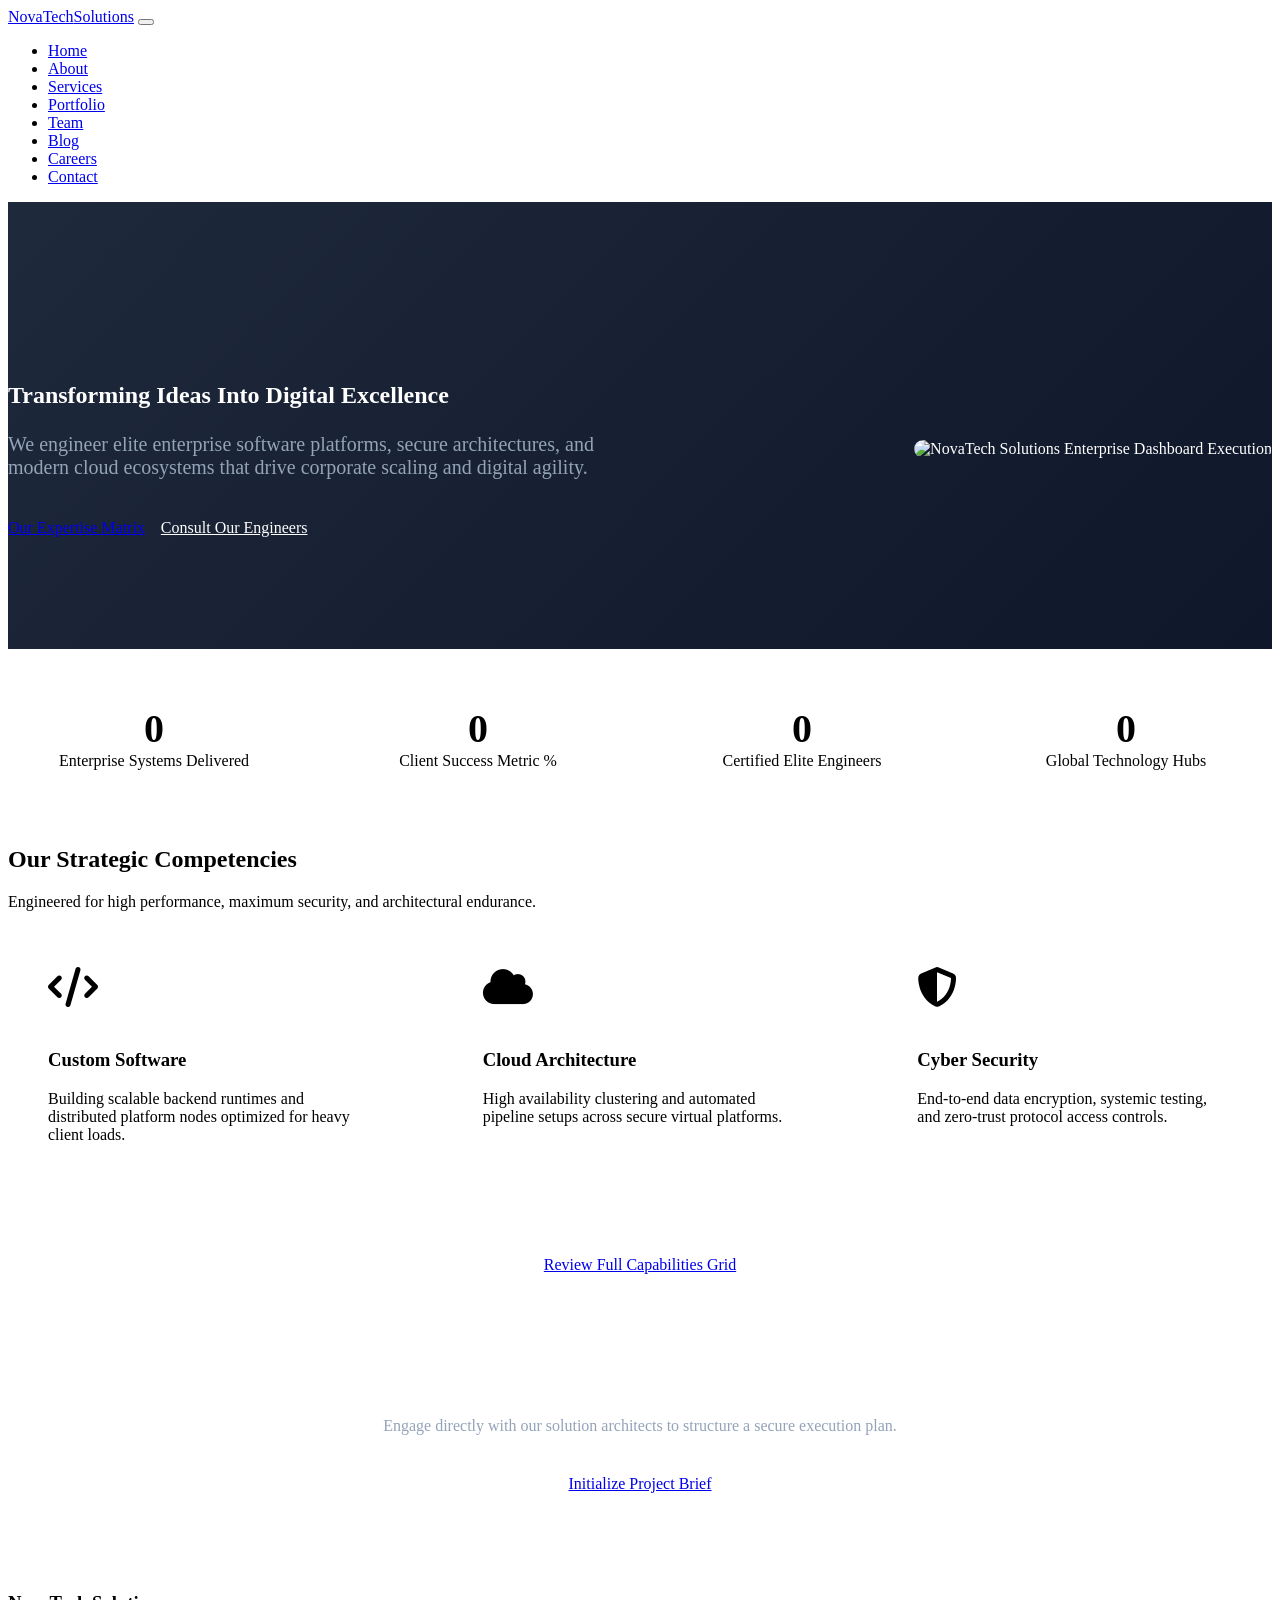
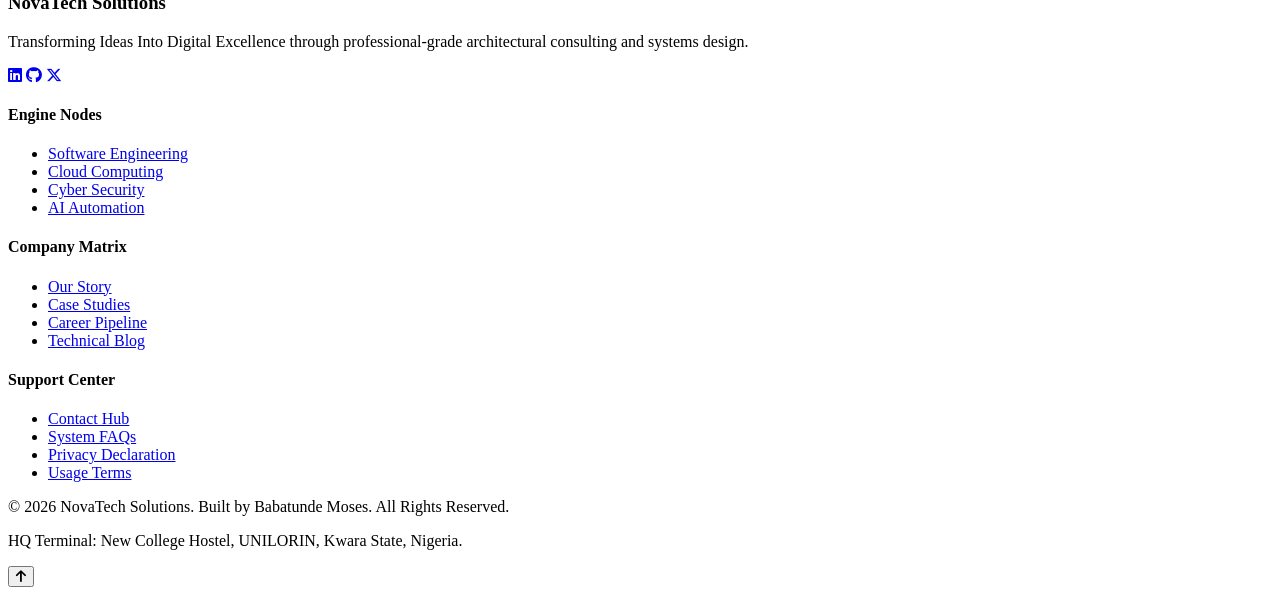
==== index.html @ 4476da9a "Add files via upload" ====
<!DOCTYPE html>
<html lang="en">
<head>
    <meta charset="UTF-8">
    <meta name="viewport" content="width=device-width, initial-scale=1.0">
    <title>NovaTech Solutions | Transforming Ideas Into Digital Excellence</title>
    <meta name="description" content="NovaTech Solutions is a premium technology consulting company specializing in enterprise software development, cloud architecture, cybersecurity, and AI solutions.">
    <meta property="og:title" content="NovaTech Solutions | Tech Consulting & Software Engineering">
    <meta property="og:description" content="Empowering modern enterprises with cutting-edge software development, AI implementations, and robust cloud scaling.">
    <meta property="og:type" content="website">
    <link rel="stylesheet" href="https://cdnjs.cloudflare.com/ajax/libs/font-awesome/6.4.0/css/all.min.css">
    <link rel="stylesheet" href="css/style.css">
    <link rel="stylesheet" href="css/responsive.css">
</head>
<body>

    <div id="page-loader" class="page-loader">
        <div class="spinner"></div>
    </div>

    <header class="header-nav">
        <div class="container nav-container">
            <a href="index.html" class="logo-brand">NovaTech<span>Solutions</span></a>
            <button class="nav-toggle" aria-label="Toggle Navigation">
                <span></span>
                <span></span>
                <span></span>
            </button>
            <nav>
                <ul class="nav-menu">
                    <li><a href="index.html" class="nav-link active">Home</a></li>
                    <li><a href="about.html" class="nav-link">About</a></li>
                    <li><a href="services.html" class="nav-link">Services</a></li>
                    <li><a href="portfolio.html" class="nav-link">Portfolio</a></li>
                    <li><a href="team.html" class="nav-link">Team</a></li>
                    <li><a href="blog.html" class="nav-link">Blog</a></li>
                    <li><a href="careers.html" class="nav-link">Careers</a></li>
                    <li><a href="contact.html" class="nav-link">Contact</a></li>
                </ul>
            </nav>
        </div>
    </header>

    <section class="hero-home" style="background: linear-gradient(135deg, #1E293B 0%, #0F172A 100%); padding: 10rem 0 7rem 0; color: #fff;">
        <div class="container" style="display: grid; grid-template-columns: 1fr 1fr; gap: 4rem; align-items: center;">
            <div class="hero-content">
                <h1 style="color: #fff; margin-bottom: 1.5rem;">Transforming Ideas Into <span style="color: var(--accent);">Digital Excellence</span></h1>
                <p style="color: #94A3B8; font-size: 1.25rem; margin-bottom: 2.5rem;">We engineer elite enterprise software platforms, secure architectures, and modern cloud ecosystems that drive corporate scaling and digital agility.</p>
                <div class="hero-actions" style="display: flex; gap: 1rem;">
                    <a href="services.html" class="btn btn-primary">Our Expertise Matrix</a>
                    <a href="contact.html" class="btn btn-secondary" style="border-color: #fff; color: #fff;">Consult Our Engineers</a>
                </div>
            </div>
            <div class="hero-graphic" style="text-align: right;">
                <img src="https://images.unsplash.com/photo-1551434678-e076c223a692?auto=format&fit=crop&w=600&q=80" alt="NovaTech Solutions Enterprise Dashboard Execution" style="border-radius: 12px; box-shadow: var(--shadow-lg);">
            </div>
        </div>
    </section>

    <section class="stats-bar" style="background-color: var(--surface); padding: 3.5rem 0; border-bottom: 1px solid var(--border);">
        <div class="container" style="display: grid; grid-template-columns: repeat(4, 1fr); text-align: center; gap: 2rem;">
            <div class="stat-node">
                <div class="counter-value" data-target="150" style="font-size: 2.5rem; font-weight: 700; color: var(--primary);">0</div>
                <p style="margin: 0; font-weight: 500;">Enterprise Systems Delivered</p>
            </div>
            <div class="stat-node">
                <div class="counter-value" data-target="99" style="font-size: 2.5rem; font-weight: 700; color: var(--primary);">0</div>
                <p style="margin: 0; font-weight: 500;">Client Success Metric %</p>
            </div>
            <div class="stat-node">
                <div class="counter-value" data-target="45" style="font-size: 2.5rem; font-weight: 700; color: var(--primary);">0</div>
                <p style="margin: 0; font-weight: 500;">Certified Elite Engineers</p>
            </div>
            <div class="stat-node">
                <div class="counter-value" data-target="12" style="font-size: 2.5rem; font-weight: 700; color: var(--primary);">0</div>
                <p style="margin: 0; font-weight: 500;">Global Technology Hubs</p>
            </div>
        </div>
    </section>

    <section class="section-padding">
        <div class="container">
            <div class="section-header">
                <h2>Our Strategic Competencies</h2>
                <p>Engineered for high performance, maximum security, and architectural endurance.</p>
            </div>
            <div style="display: grid; grid-template-columns: repeat(3, 1fr); gap: 2.5rem;">
                <div style="background: var(--surface); padding: 2.5rem; border-radius: 8px; box-shadow: var(--shadow-sm);">
                    <i class="fa-solid fa-code" style="font-size: 2.5rem; color: var(--primary); margin-bottom: 1.5rem;"></i>
                    <h3>Custom Software</h3>
                    <p style="margin-top: 1rem;">Building scalable backend runtimes and distributed platform nodes optimized for heavy client loads.</p>
                </div>
                <div style="background: var(--surface); padding: 2.5rem; border-radius: 8px; box-shadow: var(--shadow-sm);">
                    <i class="fa-solid fa-cloud" style="font-size: 2.5rem; color: var(--accent); margin-bottom: 1.5rem;"></i>
                    <h3>Cloud Architecture</h3>
                    <p style="margin-top: 1rem;">High availability clustering and automated pipeline setups across secure virtual platforms.</p>
                </div>
                <div style="background: var(--surface); padding: 2.5rem; border-radius: 8px; box-shadow: var(--shadow-sm);">
                    <i class="fa-solid fa-shield-halved" style="font-size: 2.5rem; color: var(--secondary); margin-bottom: 1.5rem;"></i>
                    <h3>Cyber Security</h3>
                    <p style="margin-top: 1rem;">End-to-end data encryption, systemic testing, and zero-trust protocol access controls.</p>
                </div>
            </div>
            <div style="text-align: center; margin-top: 3.5rem;">
                <a href="services.html" class="btn btn-primary">Review Full Capabilities Grid</a>
            </div>
        </div>
    </section>

    <section style="background: var(--secondary); color: #fff; padding: 5rem 0; text-align: center;">
        <div class="container">
            <h2 style="color: #fff; margin-bottom: 1rem;">Ready to Accelerate Your Architecture Strategy?</h2>
            <p style="color: #94A3B8; max-width: 600px; margin: 0 auto 2.5rem auto;">Engage directly with our solution architects to structure a secure execution plan.</p>
            <a href="contact.html" class="btn btn-primary" style="background-color: var(--accent);">Initialize Project Brief</a>
        </div>
    </section>

    <footer class="footer-main">
        <div class="container footer-grid">
            <div class="footer-brand-info">
                <h3>NovaTech Solutions</h3>
                <p>Transforming Ideas Into Digital Excellence through professional-grade architectural consulting and systems design.</p>
                <div class="footer-socials">
                    <a href="https://linkedin.com/in/babatunde-moses-386583355" target="_blank"><i class="fa-brands fa-linkedin"></i></a>
                    <a href="https://github.com/Mayor-spec" target="_blank"><i class="fa-brands fa-github"></i></a>
                    <a href="https://x.com/mayowa_tech" target="_blank"><i class="fa-brands fa-x-twitter"></i></a>
                </div>
            </div>
            <div class="footer-links-col">
                <h4>Engine Nodes</h4>
                <ul>
                    <li><a href="services.html">Software Engineering</a></li>
                    <li><a href="services.html">Cloud Computing</a></li>
                    <li><a href="services.html">Cyber Security</a></li>
                    <li><a href="services.html">AI Automation</a></li>
                </ul>
            </div>
            <div class="footer-links-col">
                <h4>Company Matrix</h4>
                <ul>
                    <li><a href="about.html">Our Story</a></li>
                    <li><a href="portfolio.html">Case Studies</a></li>
                    <li><a href="careers.html">Career Pipeline</a></li>
                    <li><a href="blog.html">Technical Blog</a></li>
                </ul>
            </div>
            <div class="footer-links-col">
                <h4>Support Center</h4>
                <ul>
                    <li><a href="contact.html">Contact Hub</a></li>
                    <li><a href="faq.html">System FAQs</a></li>
                    <li><a href="privacy.html">Privacy Declaration</a></li>
                    <li><a href="terms.html">Usage Terms</a></li>
                </ul>
            </div>
        </div>
        <div class="container footer-bottom">
            <p>&copy; 2026 NovaTech Solutions. Built by Babatunde Moses. All Rights Reserved.</p>
            <p>HQ Terminal: New College Hostel, UNILORIN, Kwara State, Nigeria.</p>
        </div>
    </footer>

    <button id="backToTop" class="back-to-top" aria-label="Scroll to top"><i class="fa-solid fa-arrow-up"></i></button>

    <script src="js/script.js"></script>
</body>
</html>
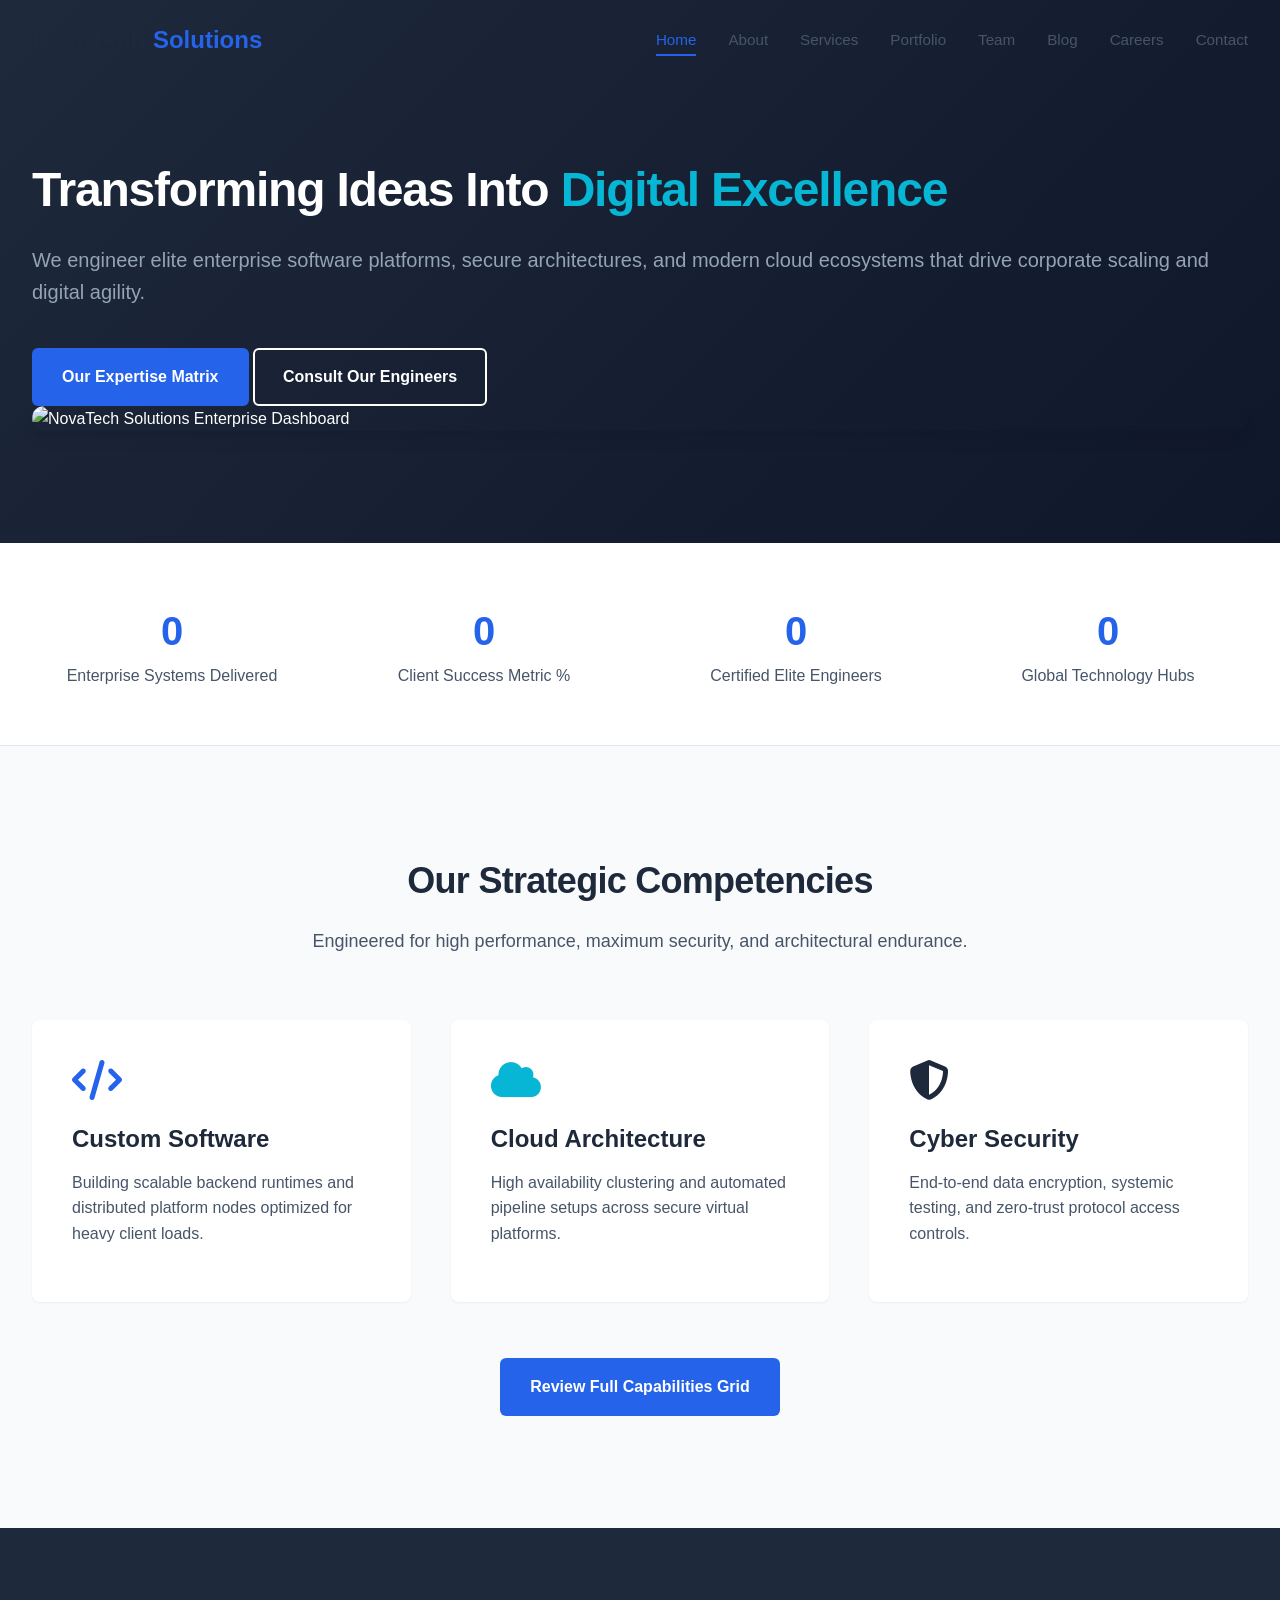
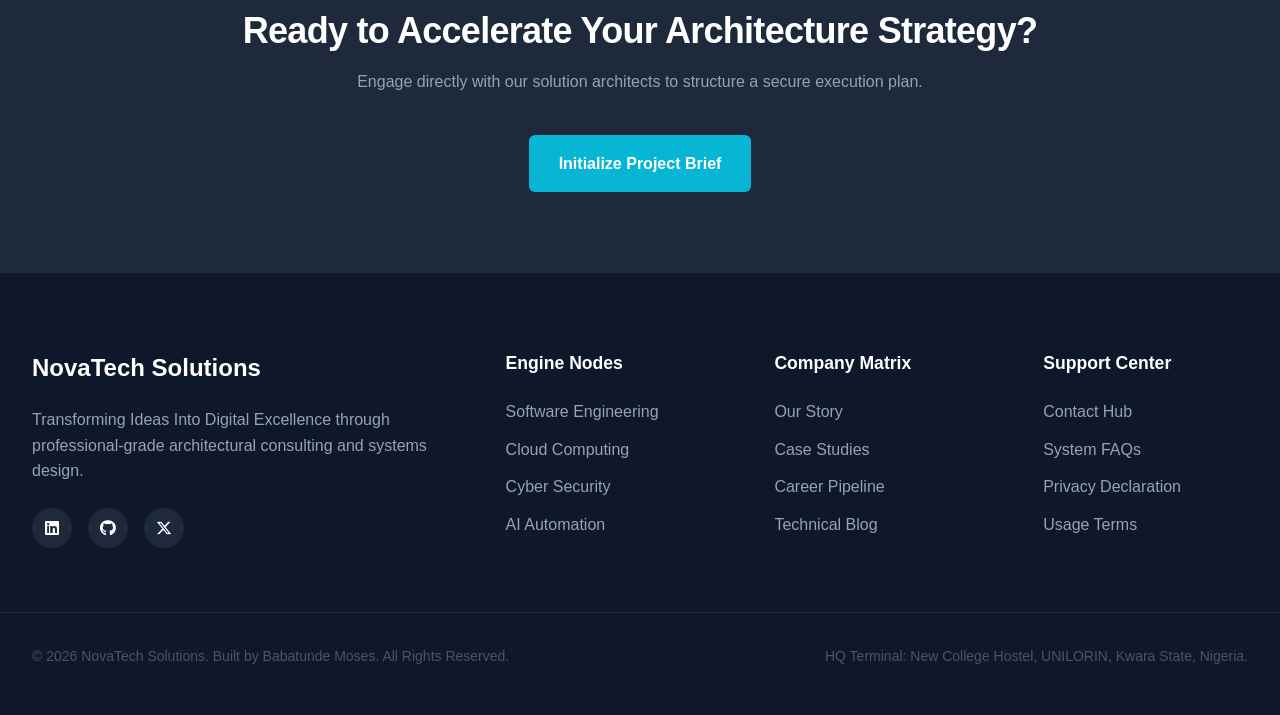
==== commit 69bd7d5a: "Update index.html" ====
--- a/index.html
+++ b/index.html
@@ -42,17 +42,17 @@
     </header>
 
     <section class="hero-home" style="background: linear-gradient(135deg, #1E293B 0%, #0F172A 100%); padding: 10rem 0 7rem 0; color: #fff;">
-        <div class="container" style="display: grid; grid-template-columns: 1fr 1fr; gap: 4rem; align-items: center;">
+        <div class="container hero-grid-layout">
             <div class="hero-content">
                 <h1 style="color: #fff; margin-bottom: 1.5rem;">Transforming Ideas Into <span style="color: var(--accent);">Digital Excellence</span></h1>
                 <p style="color: #94A3B8; font-size: 1.25rem; margin-bottom: 2.5rem;">We engineer elite enterprise software platforms, secure architectures, and modern cloud ecosystems that drive corporate scaling and digital agility.</p>
-                <div class="hero-actions" style="display: flex; gap: 1rem;">
+                <div class="hero-actions">
                     <a href="services.html" class="btn btn-primary">Our Expertise Matrix</a>
                     <a href="contact.html" class="btn btn-secondary" style="border-color: #fff; color: #fff;">Consult Our Engineers</a>
                 </div>
             </div>
-            <div class="hero-graphic" style="text-align: right;">
-                <img src="https://images.unsplash.com/photo-1551434678-e076c223a692?auto=format&fit=crop&w=600&q=80" alt="NovaTech Solutions Enterprise Dashboard Execution" style="border-radius: 12px; box-shadow: var(--shadow-lg);">
+            <div class="hero-graphic">
+                <img src="https://images.unsplash.com/photo-1551434678-e076c223a692?auto=format&fit=crop&w=600&q=80" alt="NovaTech Solutions Enterprise Dashboard" style="border-radius: 12px; box-shadow: var(--shadow-lg); width: 100%; height: auto;">
             </div>
         </div>
     </section>
@@ -164,4 +164,4 @@
 
     <script src="js/script.js"></script>
 </body>
-</html>+</html>
--- a/css/style.css
+++ b/css/style.css
@@ -0,0 +1,411 @@
+/* ==========================================================================
+   NOVATECH SOLUTIONS - GLOBAL STYLESHEET
+   Description: Premium SaaS-style corporate design tokens, variables, & resets.
+   ========================================================================== */
+
+/* --- Google Fonts Import --- */
+@import url('https://fonts.googleapis.com/css2?family=Inter:wght@300;400;500;600;700&family=Poppins:wght@400;500;600;700;800&display=swap');
+
+/* --- Design Tokens & Variables --- */
+:root {
+    /* Color Palette */
+    --primary: #2563EB;
+    --primary-hover: #1D4ED8;
+    --secondary: #1E293B;
+    --accent: #06B6D4;
+    --background: #F8FAFC;
+    --surface: #FFFFFF;
+    --text-main: #0F172A;
+    --text-muted: #475569;
+    --border: #E2E8F0;
+    
+    /* Semantic Colors */
+    --success: #10B981;
+    --error: #EF4444;
+    --warning: #F59E0B;
+    
+    /* Typography Overrides */
+    --font-heading: 'Poppins', sans-serif;
+    --font-body: 'Inter', sans-serif;
+    
+    /* Transitions & Shadows */
+    --transition-smooth: all 0.3s cubic-bezier(0.4, 0, 0.2, 1);
+    --shadow-sm: 0 1px 3px rgba(15, 23, 42, 0.05);
+    --shadow-md: 0 4px 6px -1px rgba(15, 23, 42, 0.1), 0 2px 4px -1px rgba(15, 23, 42, 0.06);
+    --shadow-lg: 0 10px 15px -3px rgba(15, 23, 42, 0.1), 0 4px 6px -2px rgba(15, 23, 42, 0.05);
+    
+    /* Global Sizing Structure */
+    --header-height: 80px;
+    --max-width: 1280px;
+}
+
+/* --- Base Resets & Global System --- */
+* {
+    margin: 0;
+    padding: 0;
+    box-sizing: border-box;
+}
+
+html {
+    scroll-behavior: smooth;
+    text-size-adjust: 100%;
+}
+
+body {
+    font-family: var(--font-body);
+    background-color: var(--background);
+    color: var(--text-main);
+    line-height: 1.6;
+    overflow-x: hidden;
+}
+
+/* --- Typography Hierarchy --- */
+h1, h2, h3, h4, h5, h6 {
+    font-family: var(--font-heading);
+    font-weight: 700;
+    color: var(--secondary);
+    line-height: 1.25;
+}
+
+h1 { font-size: 3rem; letter-spacing: -0.025em; }
+h2 { font-size: 2.25rem; letter-spacing: -0.02em; position: relative; margin-bottom: 1.5rem; }
+h3 { font-size: 1.5rem; }
+p { margin-bottom: 1rem; color: var(--text-muted); }
+
+a {
+    text-decoration: none;
+    color: inherit;
+    transition: var(--transition-smooth);
+}
+
+button, input, textarea, select {
+    font-family: inherit;
+    font-size: inherit;
+    outline: none;
+}
+
+img {
+    max-width: 100%;
+    height: auto;
+    display: block;
+}
+
+/* --- Reusable Layout Components --- */
+.container {
+    width: 100%;
+    max-width: var(--max-width);
+    margin: 0 auto;
+    padding: 0 2rem;
+}
+
+.section-padding {
+    padding: 7rem 0;
+}
+
+.section-header {
+    text-align: center;
+    max-width: 700px;
+    margin: 0 auto 4rem auto;
+}
+
+.section-header p {
+    font-size: 1.125rem;
+    color: var(--text-muted);
+}
+
+/* --- Interactive UI Elements & Buttons --- */
+.btn {
+    display: inline-flex;
+    align-items: center;
+    justify-content: center;
+    padding: 0.875rem 1.75rem;
+    font-weight: 600;
+    border-radius: 6px;
+    transition: var(--transition-smooth);
+    cursor: pointer;
+    border: 2px solid transparent;
+}
+
+.btn-primary {
+    background-color: var(--primary);
+    color: var(--surface);
+}
+
+.btn-primary:hover {
+    background-color: var(--primary-hover);
+    transform: translateY(-2px);
+    box-shadow: var(--shadow-md);
+}
+
+.btn-secondary {
+    background-color: transparent;
+    border-color: var(--secondary);
+    color: var(--secondary);
+}
+
+.btn-secondary:hover {
+    background-color: var(--secondary);
+    color: var(--surface);
+    transform: translateY(-2px);
+}
+
+/* --- Sticky Global Navigation --- */
+.header-nav {
+    height: var(--header-height);
+    background-color: transparent;
+    position: fixed;
+    top: 0;
+    left: 0;
+    width: 100%;
+    z-index: 1000;
+    transition: var(--transition-smooth);
+    display: flex;
+    align-items: center;
+}
+
+.header-nav.scrolled {
+    background-color: rgba(255, 255, 255, 0.95);
+    backdrop-filter: blur(12px);
+    box-shadow: var(--shadow-sm);
+    height: 70px;
+    border-bottom: 1px solid var(--border);
+}
+
+.nav-container {
+    display: flex;
+    justify-content: space-between;
+    align-items: center;
+    width: 100%;
+}
+
+.logo-brand {
+    font-family: var(--font-heading);
+    font-size: 1.5rem;
+    font-weight: 800;
+    color: var(--secondary);
+    display: flex;
+    align-items: center;
+    gap: 0.5rem;
+}
+
+.logo-brand span {
+    color: var(--primary);
+}
+
+.nav-menu {
+    display: flex;
+    align-items: center;
+    list-style: none;
+    gap: 2rem;
+}
+
+.nav-link {
+    font-weight: 500;
+    color: var(--text-muted);
+    font-size: 0.95rem;
+    position: relative;
+    padding: 0.5rem 0;
+}
+
+.nav-link:hover, .nav-link.active {
+    color: var(--primary);
+}
+
+.nav-link::after {
+    content: '';
+    position: absolute;
+    bottom: 0;
+    left: 0;
+    width: 0;
+    height: 2px;
+    background-color: var(--primary);
+    transition: var(--transition-smooth);
+}
+
+.nav-link:hover::after, .nav-link.active::after {
+    width: 100%;
+}
+
+.nav-toggle {
+    display: none;
+    background: none;
+    border: none;
+    cursor: pointer;
+    flex-direction: column;
+    gap: 6px;
+    z-index: 1100;
+}
+
+.nav-toggle span {
+    width: 28px;
+    height: 3px;
+    background-color: var(--secondary);
+    border-radius: 2px;
+    transition: var(--transition-smooth);
+}
+
+/* --- Immersive Page Hero System --- */
+.inner-hero {
+    background: linear-gradient(135deg, var(--secondary) 0%, #0F172A 100%);
+    padding: calc(var(--header-height) + 5rem) 0 5rem 0;
+    color: var(--surface);
+    text-align: center;
+}
+
+.inner-hero h1 {
+    color: var(--surface);
+    margin-bottom: 1rem;
+}
+
+.inner-hero p {
+    color: #94A3B8;
+    font-size: 1.125rem;
+    max-width: 600px;
+    margin: 0 auto;
+}
+
+/* --- Global Modern Footer --- */
+.footer-main {
+    background-color: #0F172A;
+    color: #94A3B8;
+    padding: 5rem 0 2rem 0;
+    border-top: 1px solid #1E293B;
+}
+
+.footer-grid {
+    display: grid;
+    grid-template-columns: 2fr repeat(3, 1fr);
+    gap: 4rem;
+    margin-bottom: 4rem;
+}
+
+.footer-brand-info h3 {
+    color: var(--surface);
+    margin-bottom: 1.5rem;
+}
+
+.footer-brand-info p {
+    color: #94A3B8;
+    margin-bottom: 1.5rem;
+}
+
+.footer-socials {
+    display: flex;
+    gap: 1rem;
+}
+
+.footer-socials a {
+    width: 40px;
+    height: 40px;
+    background-color: #1E293B;
+    border-radius: 50%;
+    display: flex;
+    align-items: center;
+    justify-content: center;
+    color: var(--surface);
+}
+
+.footer-socials a:hover {
+    background-color: var(--primary);
+    transform: translateY(-3px);
+}
+
+.footer-links-col h4 {
+    color: var(--surface);
+    margin-bottom: 1.5rem;
+    font-size: 1.1rem;
+}
+
+.footer-links-col ul {
+    list-style: none;
+    display: flex;
+    flex-direction: column;
+    gap: 0.75rem;
+}
+
+.footer-links-col ul a:hover {
+    color: var(--primary);
+    padding-left: 4px;
+}
+
+.footer-bottom {
+    border-top: 1px solid #1E293B;
+    padding-top: 2rem;
+    display: flex;
+    justify-content: space-between;
+    align-items: center;
+    font-size: 0.875rem;
+}
+
+/* --- Functional Utilities --- */
+.back-to-top {
+    position: fixed;
+    bottom: 2rem;
+    right: 2rem;
+    background-color: var(--primary);
+    color: var(--surface);
+    width: 48px;
+    height: 48px;
+    border-radius: 50%;
+    display: flex;
+    align-items: center;
+    justify-content: center;
+    box-shadow: var(--shadow-lg);
+    cursor: pointer;
+    opacity: 0;
+    visibility: hidden;
+    transition: var(--transition-smooth);
+    z-index: 999;
+    border: none;
+}
+
+.back-to-top.visible {
+    opacity: 1;
+    visibility: visible;
+}
+
+.back-to-top:hover {
+    background-color: var(--primary-hover);
+    transform: translateY(-3px);
+}
+
+/* Page Loader Overlay */
+.page-loader {
+    position: fixed;
+    top: 0;
+    left: 0;
+    width: 100%;
+    height: 100%;
+    background-color: var(--secondary);
+    z-index: 9999;
+    display: flex;
+    align-items: center;
+    justify-content: center;
+    transition: opacity 0.5s ease, visibility 0.5s ease;
+}
+
+.spinner {
+    width: 50px;
+    height: 50px;
+    border: 4px solid rgba(255, 255, 255, 0.1);
+    border-left-color: var(--accent);
+    border-radius: 50%;
+    animation: spin 1s linear infinite;
+}
+
+@keyframes spin {
+    0% { transform: rotate(0deg); }
+    100% { transform: rotate(360deg); }
+}
+
+/* Scroll Animation Hooks */
+.reveal {
+    opacity: 0;
+    transform: translateY(30px);
+    transition: opacity 0.8s ease, transform 0.8s ease;
+}
+
+.reveal.active {
+    opacity: 1;
+    transform: translateY(0);
+}
--- a/css/responsive.css
+++ b/css/responsive.css
@@ -0,0 +1,132 @@
+/* ==========================================================================
+   NOVATECH SOLUTIONS - RESPONSIVE LAYOUT ENGINE (FIXED)
+   ========================================================================== */
+
+/* --- Tablet Structural Adaptation (1024px and below) --- */
+@media (max-width: 1024px) {
+    h1 { font-size: 2.5rem; }
+    h2 { font-size: 2rem; }
+    
+    .hero-home .container {
+        gap: 2rem;
+    }
+    
+    .footer-grid {
+        grid-template-columns: 1fr 1fr;
+        gap: 3rem;
+    }
+}
+
+/* --- Mobile Interactivity & Stack Overrides (768px and below) --- */
+@media (max-width: 768px) {
+    :root {
+        --header-height: 70px;
+    }
+
+    .section-padding {
+        padding: 4rem 0;
+    }
+
+    /* Force strict grid layouts to drop to a clean single column stack */
+    .hero-home .container,
+    .stats-bar .container,
+    .services-preview-grid,
+    .portfolio-grid,
+    .team-grid,
+    .footer-grid {
+        grid-template-columns: 1fr !important;
+        gap: 2.5rem !important;
+        text-align: center;
+    }
+
+    /* Fix Hero Graphic alignment */
+    .hero-graphic {
+        text-align: center !important;
+        order: -1; /* Moves image above text on mobile for better visual flow */
+    }
+
+    .hero-graphic img {
+        max-width: 90% !important;
+        margin: 0 auto;
+    }
+
+    .hero-actions {
+        flex-direction: column;
+        gap: 1rem;
+        width: 100%;
+    }
+
+    .hero-actions .btn {
+        width: 100%;
+    }
+
+    /* Fix for the stats bar bleeding out in screenshot 1002372391.jpg */
+    .stats-bar .container {
+        display: grid !important;
+        grid-template-columns: repeat(2, 1fr) !important; /* Balanced 2x2 grid on mobile */
+        gap: 2rem 1rem !important;
+    }
+
+    /* Mobile Drawer Menu Transformation */
+    .nav-toggle {
+        display: flex;
+    }
+
+    .nav-menu {
+        position: fixed;
+        top: var(--header-height);
+        left: -100%;
+        width: 100%;
+        height: calc(100vh - var(--header-height));
+        background-color: var(--surface);
+        flex-direction: column;
+        align-items: flex-start;
+        padding: 3rem 2rem;
+        gap: 2rem;
+        transition: var(--transition-smooth);
+        box-shadow: var(--shadow-lg);
+        overflow-y: auto;
+    }
+
+    .nav-menu.mobile-open {
+        left: 0;
+    }
+
+    .nav-link {
+        font-size: 1.25rem;
+        width: 100%;
+    }
+
+    /* Toggle Icon State Transformation */
+    .nav-toggle.open span:nth-child(1) {
+        transform: rotate(45deg) translate(6px, 6px);
+    }
+    
+    .nav-toggle.open span:nth-child(2) {
+        opacity: 0;
+    }
+    
+    .nav-toggle.open span:nth-child(3) {
+        transform: rotate(-45deg) translate(6px, -6px);
+    }
+
+    .footer-bottom {
+        flex-direction: column;
+        text-align: center;
+        gap: 1.5rem;
+    }
+}
+
+/* --- Small Device Adaptation (480px and below) --- */
+@media (max-width: 480px) {
+    h1 { font-size: 2rem; }
+    h2 { font-size: 1.75rem; }
+    
+    .container {
+        padding: 0 1.5rem;
+    }
+
+    .stats-bar .container {
+        grid-template-columns: 1fr !important; /* Stack stats completely on narrow screens */
+    }
+}
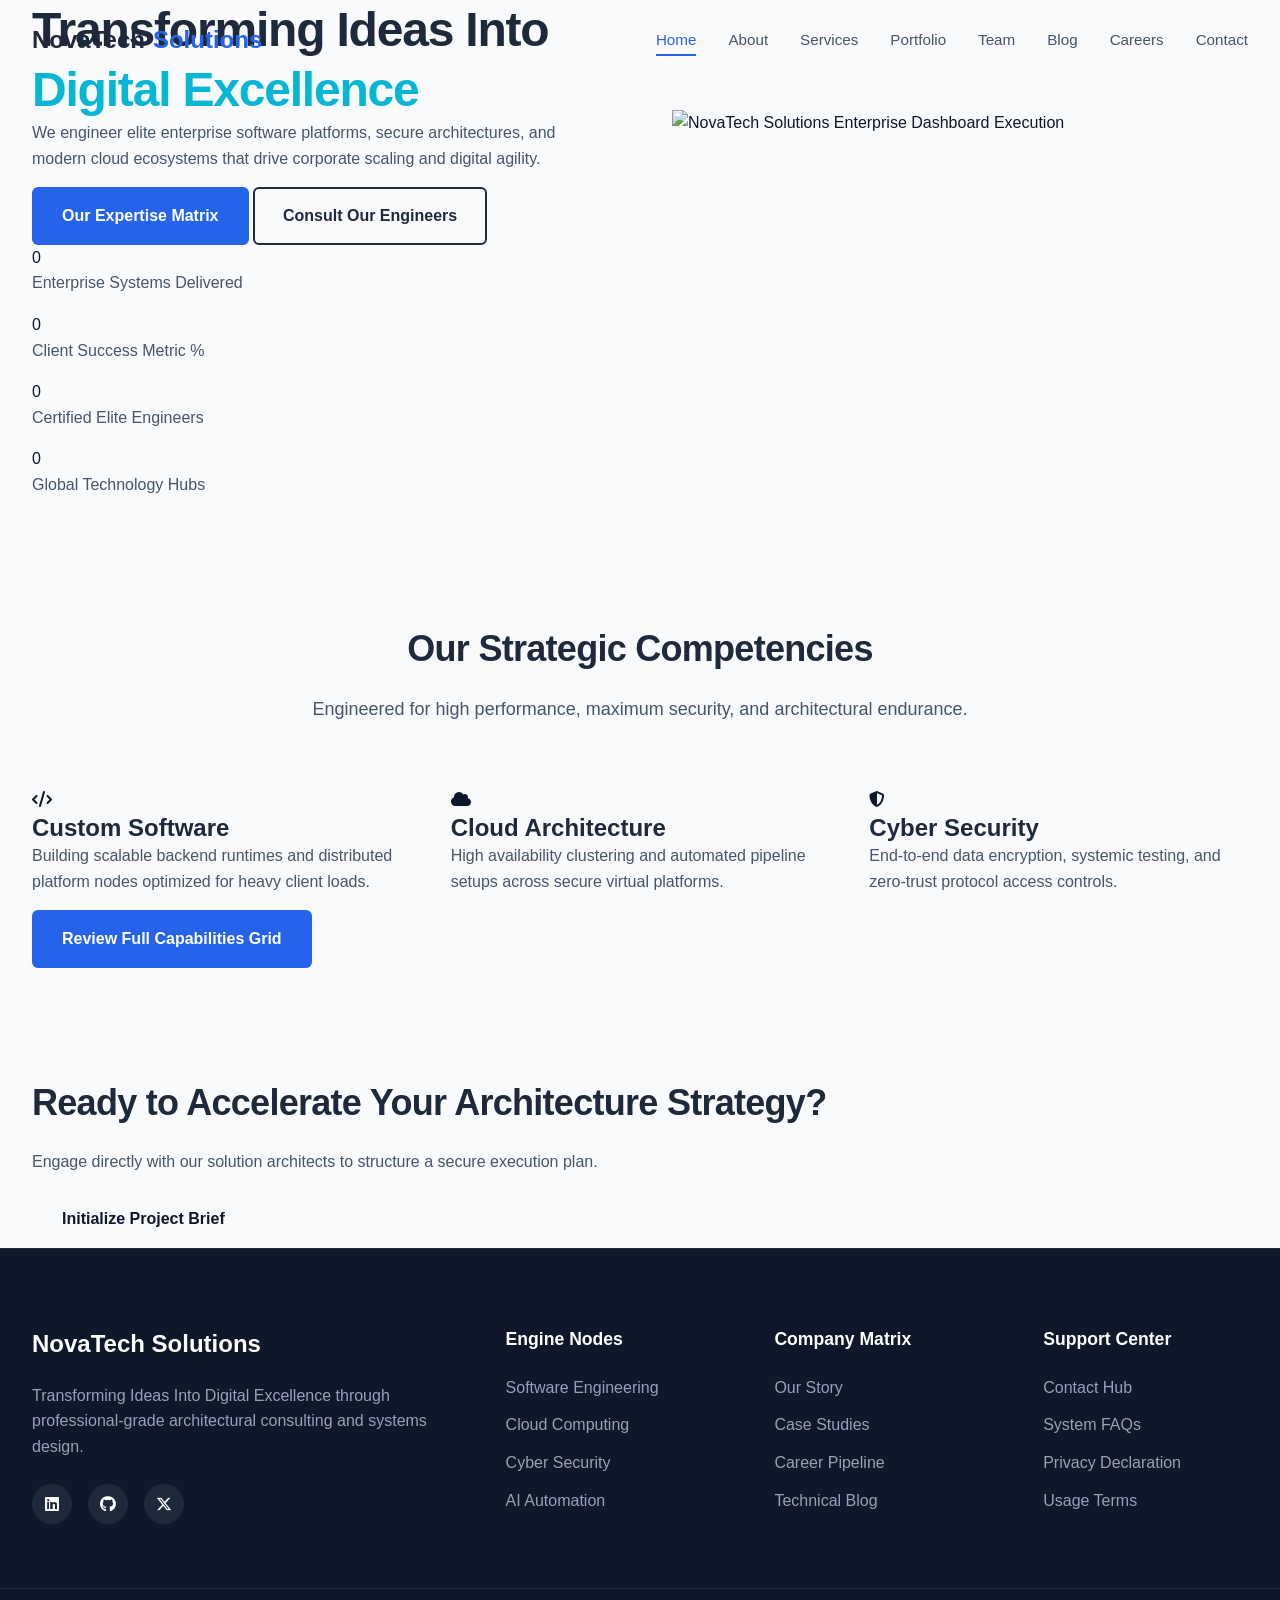
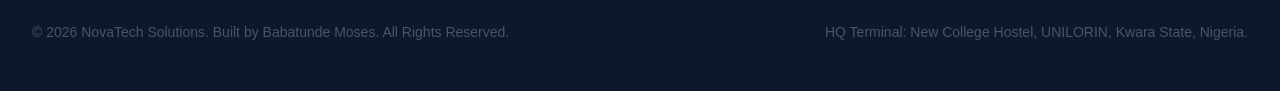
==== commit cc935a0c: "Update index.html" ====
--- a/index.html
+++ b/index.html
@@ -2,22 +2,25 @@
 <html lang="en">
 <head>
     <meta charset="UTF-8">
-    <meta name="viewport" content="width=device-width, initial-scale=1.0">
+    <meta name="viewport" content="width=device-width, initial-scale=1.0, maximum-scale=1.0, user-scalable=no">
     <title>NovaTech Solutions | Transforming Ideas Into Digital Excellence</title>
     <meta name="description" content="NovaTech Solutions is a premium technology consulting company specializing in enterprise software development, cloud architecture, cybersecurity, and AI solutions.">
+    <!-- Open Graph Metadata -->
     <meta property="og:title" content="NovaTech Solutions | Tech Consulting & Software Engineering">
     <meta property="og:description" content="Empowering modern enterprises with cutting-edge software development, AI implementations, and robust cloud scaling.">
     <meta property="og:type" content="website">
+    <!-- Typography & Icons -->
     <link rel="stylesheet" href="https://cdnjs.cloudflare.com/ajax/libs/font-awesome/6.4.0/css/all.min.css">
     <link rel="stylesheet" href="css/style.css">
-    <link rel="stylesheet" href="css/responsive.css">
 </head>
 <body>
 
+    <!-- Dynamic Loader -->
     <div id="page-loader" class="page-loader">
         <div class="spinner"></div>
     </div>
 
+    <!-- Navigation Header -->
     <header class="header-nav">
         <div class="container nav-container">
             <a href="index.html" class="logo-brand">NovaTech<span>Solutions</span></a>
@@ -41,80 +44,87 @@
         </div>
     </header>
 
-    <section class="hero-home" style="background: linear-gradient(135deg, #1E293B 0%, #0F172A 100%); padding: 10rem 0 7rem 0; color: #fff;">
+    <!-- Master Hero Section -->
+    <section class="hero-home">
         <div class="container hero-grid-layout">
             <div class="hero-content">
-                <h1 style="color: #fff; margin-bottom: 1.5rem;">Transforming Ideas Into <span style="color: var(--accent);">Digital Excellence</span></h1>
-                <p style="color: #94A3B8; font-size: 1.25rem; margin-bottom: 2.5rem;">We engineer elite enterprise software platforms, secure architectures, and modern cloud ecosystems that drive corporate scaling and digital agility.</p>
+                <h1>Transforming Ideas Into <span style="color: var(--accent);">Digital Excellence</span></h1>
+                <p>We engineer elite enterprise software platforms, secure architectures, and modern cloud ecosystems that drive corporate scaling and digital agility.</p>
                 <div class="hero-actions">
                     <a href="services.html" class="btn btn-primary">Our Expertise Matrix</a>
-                    <a href="contact.html" class="btn btn-secondary" style="border-color: #fff; color: #fff;">Consult Our Engineers</a>
+                    <a href="contact.html" class="btn btn-secondary btn-hero-secondary">Consult Our Engineers</a>
                 </div>
             </div>
             <div class="hero-graphic">
-                <img src="https://images.unsplash.com/photo-1551434678-e076c223a692?auto=format&fit=crop&w=600&q=80" alt="NovaTech Solutions Enterprise Dashboard" style="border-radius: 12px; box-shadow: var(--shadow-lg); width: 100%; height: auto;">
+                <img src="https://images.unsplash.com/photo-1551434678-e076c223a692?auto=format&fit=crop&w=600&q=80" alt="NovaTech Solutions Enterprise Dashboard Execution">
             </div>
         </div>
     </section>
 
-    <section class="stats-bar" style="background-color: var(--surface); padding: 3.5rem 0; border-bottom: 1px solid var(--border);">
-        <div class="container" style="display: grid; grid-template-columns: repeat(4, 1fr); text-align: center; gap: 2rem;">
+    <!-- Data Counters Row -->
+    <section class="stats-bar">
+        <div class="container stats-bar-grid">
             <div class="stat-node">
-                <div class="counter-value" data-target="150" style="font-size: 2.5rem; font-weight: 700; color: var(--primary);">0</div>
-                <p style="margin: 0; font-weight: 500;">Enterprise Systems Delivered</p>
+                <div class="counter-value" data-target="150">0</div>
+                <p>Enterprise Systems Delivered</p>
             </div>
             <div class="stat-node">
-                <div class="counter-value" data-target="99" style="font-size: 2.5rem; font-weight: 700; color: var(--primary);">0</div>
-                <p style="margin: 0; font-weight: 500;">Client Success Metric %</p>
+                <div class="counter-value" data-target="99">0</div>
+                <p>Client Success Metric %</p>
             </div>
             <div class="stat-node">
-                <div class="counter-value" data-target="45" style="font-size: 2.5rem; font-weight: 700; color: var(--primary);">0</div>
-                <p style="margin: 0; font-weight: 500;">Certified Elite Engineers</p>
+                <div class="counter-value" data-target="45">0</div>
+                <p>Certified Elite Engineers</p>
             </div>
             <div class="stat-node">
-                <div class="counter-value" data-target="12" style="font-size: 2.5rem; font-weight: 700; color: var(--primary);">0</div>
-                <p style="margin: 0; font-weight: 500;">Global Technology Hubs</p>
+                <div class="counter-value" data-target="12">0</div>
+                <p>Global Technology Hubs</p>
             </div>
         </div>
     </section>
 
-    <section class="section-padding">
+    <!-- Service Feature Matrix Preview -->
+    <section class="section-padding services-preview-section">
         <div class="container">
             <div class="section-header">
                 <h2>Our Strategic Competencies</h2>
                 <p>Engineered for high performance, maximum security, and architectural endurance.</p>
             </div>
-            <div style="display: grid; grid-template-columns: repeat(3, 1fr); gap: 2.5rem;">
-                <div style="background: var(--surface); padding: 2.5rem; border-radius: 8px; box-shadow: var(--shadow-sm);">
-                    <i class="fa-solid fa-code" style="font-size: 2.5rem; color: var(--primary); margin-bottom: 1.5rem;"></i>
+            
+            <div class="services-preview-grid">
+                <div class="competency-card">
+                    <i class="fa-solid fa-code icon-primary"></i>
                     <h3>Custom Software</h3>
-                    <p style="margin-top: 1rem;">Building scalable backend runtimes and distributed platform nodes optimized for heavy client loads.</p>
+                    <p>Building scalable backend runtimes and distributed platform nodes optimized for heavy client loads.</p>
                 </div>
-                <div style="background: var(--surface); padding: 2.5rem; border-radius: 8px; box-shadow: var(--shadow-sm);">
-                    <i class="fa-solid fa-cloud" style="font-size: 2.5rem; color: var(--accent); margin-bottom: 1.5rem;"></i>
+                <div class="competency-card">
+                    <i class="fa-solid fa-cloud icon-accent"></i>
                     <h3>Cloud Architecture</h3>
-                    <p style="margin-top: 1rem;">High availability clustering and automated pipeline setups across secure virtual platforms.</p>
+                    <p>High availability clustering and automated pipeline setups across secure virtual platforms.</p>
                 </div>
-                <div style="background: var(--surface); padding: 2.5rem; border-radius: 8px; box-shadow: var(--shadow-sm);">
-                    <i class="fa-solid fa-shield-halved" style="font-size: 2.5rem; color: var(--secondary); margin-bottom: 1.5rem;"></i>
+                <div class="competency-card">
+                    <i class="fa-solid fa-shield-halved icon-secondary"></i>
                     <h3>Cyber Security</h3>
-                    <p style="margin-top: 1rem;">End-to-end data encryption, systemic testing, and zero-trust protocol access controls.</p>
+                    <p>End-to-end data encryption, systemic testing, and zero-trust protocol access controls.</p>
                 </div>
             </div>
-            <div style="text-align: center; margin-top: 3.5rem;">
+            
+            <div class="services-preview-action">
                 <a href="services.html" class="btn btn-primary">Review Full Capabilities Grid</a>
             </div>
         </div>
     </section>
 
-    <section style="background: var(--secondary); color: #fff; padding: 5rem 0; text-align: center;">
+    <!-- Action Driver Section -->
+    <section class="cta-banner">
         <div class="container">
-            <h2 style="color: #fff; margin-bottom: 1rem;">Ready to Accelerate Your Architecture Strategy?</h2>
-            <p style="color: #94A3B8; max-width: 600px; margin: 0 auto 2.5rem auto;">Engage directly with our solution architects to structure a secure execution plan.</p>
-            <a href="contact.html" class="btn btn-primary" style="background-color: var(--accent);">Initialize Project Brief</a>
+            <h2>Ready to Accelerate Your Architecture Strategy?</h2>
+            <p>Engage directly with our solution architects to structure a secure execution plan.</p>
+            <a href="contact.html" class="btn btn-accent-cta">Initialize Project Brief</a>
         </div>
     </section>
 
+    <!-- Global Corporate Footer -->
     <footer class="footer-main">
         <div class="container footer-grid">
             <div class="footer-brand-info">
@@ -160,6 +170,7 @@
         </div>
     </footer>
 
+    <!-- Back to top trigger -->
     <button id="backToTop" class="back-to-top" aria-label="Scroll to top"><i class="fa-solid fa-arrow-up"></i></button>
 
     <script src="js/script.js"></script>
--- a/css/style.css
+++ b/css/style.css
@@ -409,3 +409,17 @@
     opacity: 1;
     transform: translateY(0);
 }
+
+/* --- High-Specificity Grid Fallbacks --- */
+.hero-grid-layout {
+    display: grid !important;
+    grid-template-columns: repeat(2, 1fr);
+    gap: 4rem;
+    align-items: center;
+}
+
+.services-preview-grid {
+    display: grid !important;
+    grid-template-columns: repeat(3, 1fr);
+    gap: 2.5rem;
+}
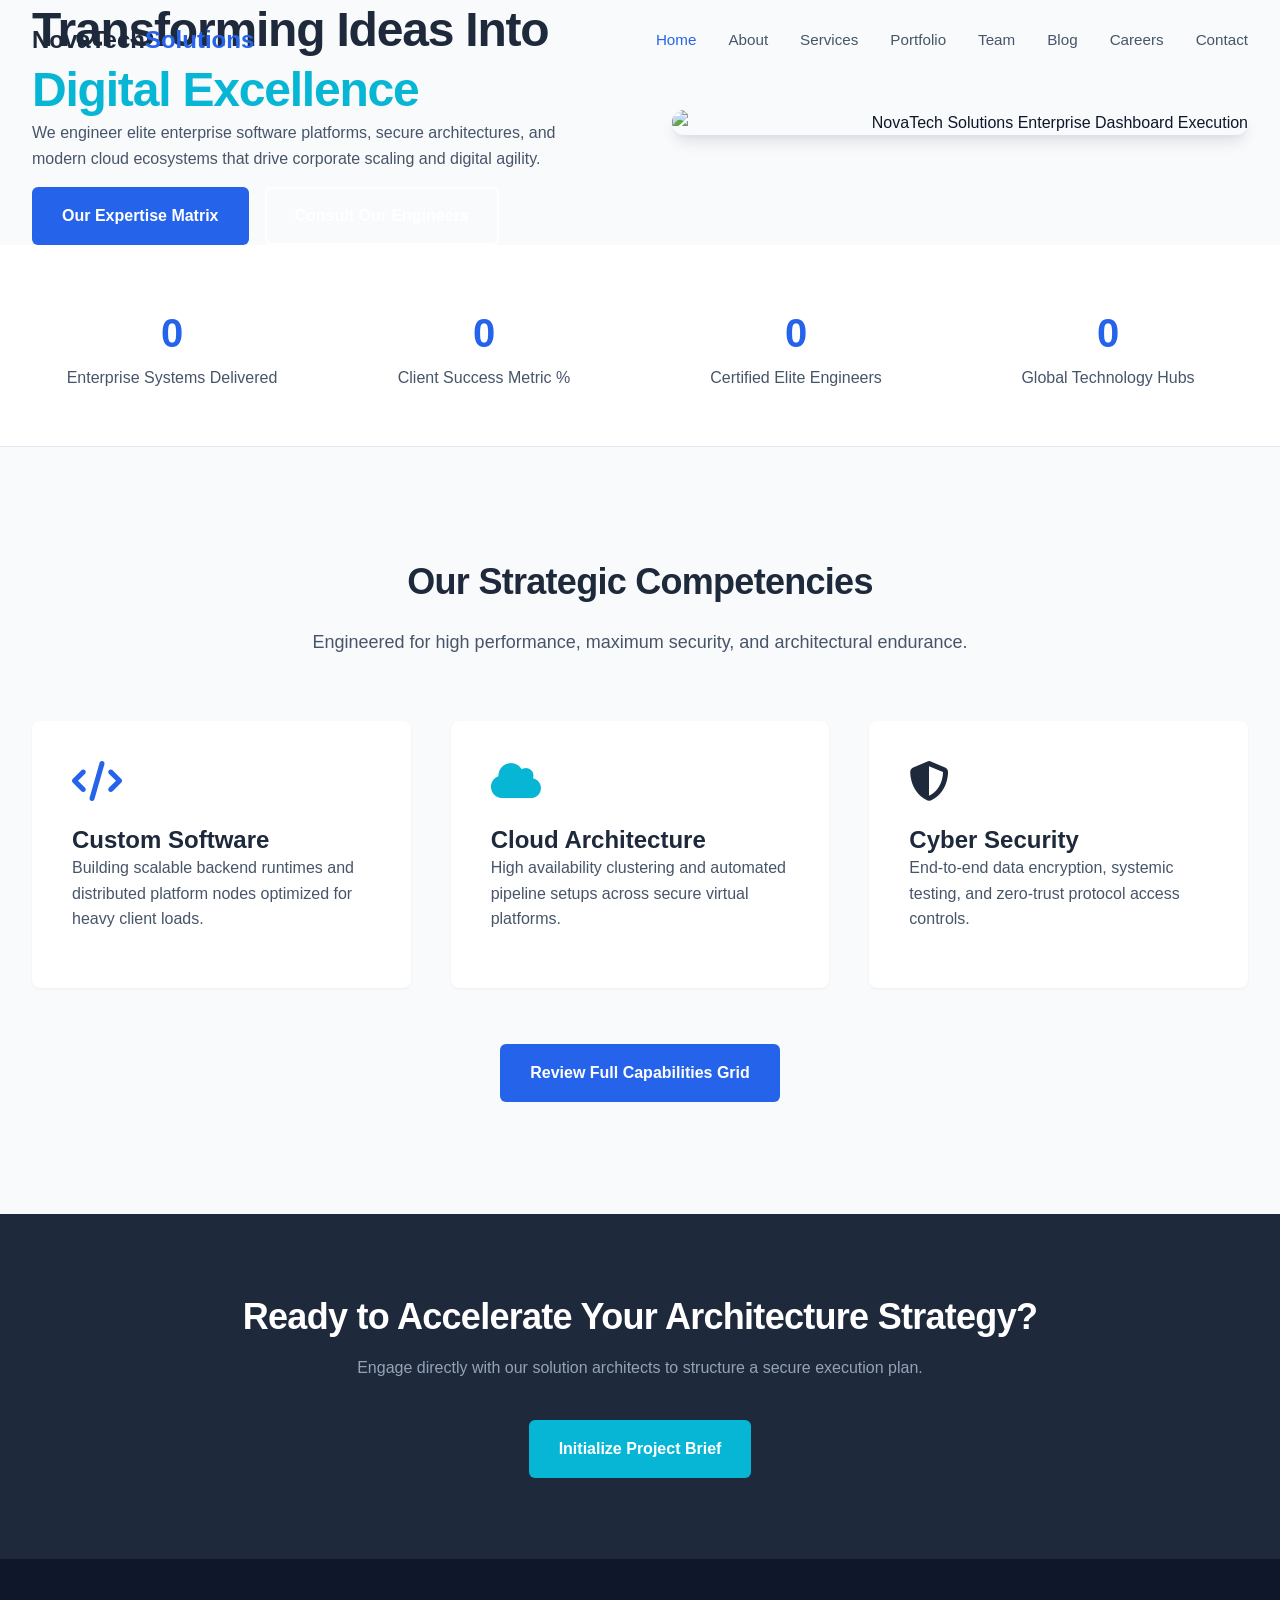
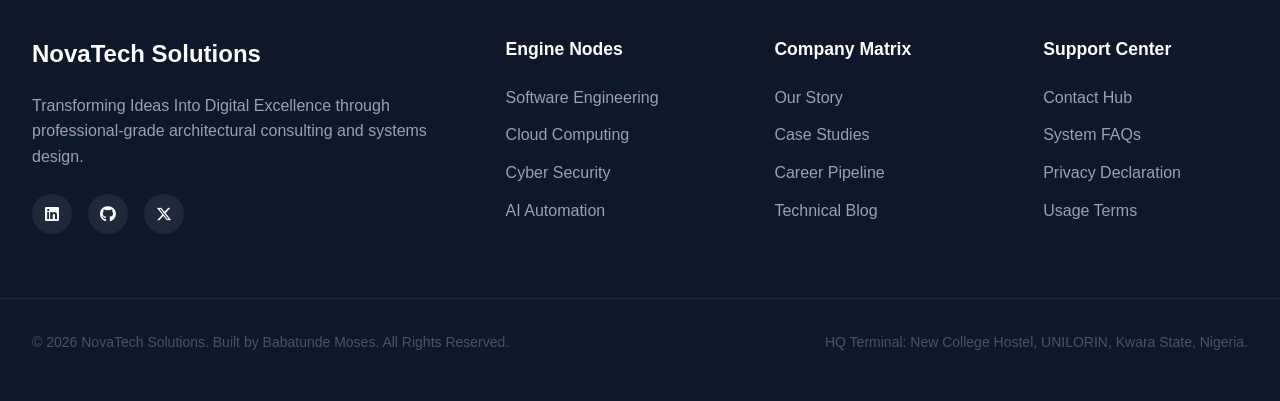
==== commit 0763825d: "Update index.html" ====
--- a/index.html
+++ b/index.html
@@ -12,6 +12,8 @@
     <!-- Typography & Icons -->
     <link rel="stylesheet" href="https://cdnjs.cloudflare.com/ajax/libs/font-awesome/6.4.0/css/all.min.css">
     <link rel="stylesheet" href="css/style.css">
+<link rel="stylesheet" href="css/responsive.css">
+
 </head>
 <body>
 
--- a/css/style.css
+++ b/css/style.css
@@ -1,6 +1,6 @@
 /* ==========================================================================
-   NOVATECH SOLUTIONS - GLOBAL STYLESHEET
-   Description: Premium SaaS-style corporate design tokens, variables, & resets.
+   NOVATECH SOLUTIONS - DESKTOP LAYOUT ENGINE
+   Description: Core Design Tokens, Resets, Typography, & Base Grid Architectures.
    ========================================================================== */
 
 /* --- Google Fonts Import --- */
@@ -8,7 +8,6 @@
 
 /* --- Design Tokens & Variables --- */
 :root {
-    /* Color Palette */
     --primary: #2563EB;
     --primary-hover: #1D4ED8;
     --secondary: #1E293B;
@@ -19,22 +18,11 @@
     --text-muted: #475569;
     --border: #E2E8F0;
     
-    /* Semantic Colors */
-    --success: #10B981;
-    --error: #EF4444;
-    --warning: #F59E0B;
-    
-    /* Typography Overrides */
-    --font-heading: 'Poppins', sans-serif;
-    --font-body: 'Inter', sans-serif;
-    
-    /* Transitions & Shadows */
     --transition-smooth: all 0.3s cubic-bezier(0.4, 0, 0.2, 1);
     --shadow-sm: 0 1px 3px rgba(15, 23, 42, 0.05);
     --shadow-md: 0 4px 6px -1px rgba(15, 23, 42, 0.1), 0 2px 4px -1px rgba(15, 23, 42, 0.06);
     --shadow-lg: 0 10px 15px -3px rgba(15, 23, 42, 0.1), 0 4px 6px -2px rgba(15, 23, 42, 0.05);
     
-    /* Global Sizing Structure */
     --header-height: 80px;
     --max-width: 1280px;
 }
@@ -52,7 +40,7 @@
 }
 
 body {
-    font-family: var(--font-body);
+    font-family: 'Inter', sans-serif;
     background-color: var(--background);
     color: var(--text-main);
     line-height: 1.6;
@@ -61,14 +49,14 @@
 
 /* --- Typography Hierarchy --- */
 h1, h2, h3, h4, h5, h6 {
-    font-family: var(--font-heading);
+    font-family: 'Poppins', sans-serif;
     font-weight: 700;
     color: var(--secondary);
     line-height: 1.25;
 }
 
 h1 { font-size: 3rem; letter-spacing: -0.025em; }
-h2 { font-size: 2.25rem; letter-spacing: -0.02em; position: relative; margin-bottom: 1.5rem; }
+h2 { font-size: 2.25rem; letter-spacing: -0.02em; margin-bottom: 1.5rem; }
 h3 { font-size: 1.5rem; }
 p { margin-bottom: 1rem; color: var(--text-muted); }
 
@@ -80,7 +68,6 @@
 
 button, input, textarea, select {
     font-family: inherit;
-    font-size: inherit;
     outline: none;
 }
 
@@ -149,7 +136,23 @@
     transform: translateY(-2px);
 }
 
-/* --- Sticky Global Navigation --- */
+.btn-hero-secondary {
+    border-color: #ffffff;
+    color: #ffffff;
+}
+
+.btn-accent-cta {
+    background-color: var(--accent);
+    color: var(--surface);
+}
+
+.btn-accent-cta:hover {
+    background-color: #0891b2;
+    transform: translateY(-2px);
+    box-shadow: var(--shadow-md);
+}
+
+/* --- Global Navigation Bar --- */
 .header-nav {
     height: var(--header-height);
     background-color: transparent;
@@ -179,13 +182,10 @@
 }
 
 .logo-brand {
-    font-family: var(--font-heading);
+    font-family: 'Poppins', sans-serif;
     font-size: 1.5rem;
     font-weight: 800;
     color: var(--secondary);
-    display: flex;
-    align-items: center;
-    gap: 0.5rem;
 }
 
 .logo-brand span {
@@ -209,21 +209,6 @@
 
 .nav-link:hover, .nav-link.active {
     color: var(--primary);
-}
-
-.nav-link::after {
-    content: '';
-    position: absolute;
-    bottom: 0;
-    left: 0;
-    width: 0;
-    height: 2px;
-    background-color: var(--primary);
-    transition: var(--transition-smooth);
-}
-
-.nav-link:hover::after, .nav-link.active::after {
-    width: 100%;
 }
 
 .nav-toggle {
@@ -244,27 +229,98 @@
     transition: var(--transition-smooth);
 }
 
-/* --- Immersive Page Hero System --- */
-.inner-hero {
-    background: linear-gradient(135deg, var(--secondary) 0%, #0F172A 100%);
-    padding: calc(var(--header-height) + 5rem) 0 5rem 0;
-    color: var(--surface);
+/* --- Base Structural Components (Desktop Grid Profiles) --- */
+.hero-grid-layout {
+    display: grid;
+    grid-template-columns: repeat(2, 1fr);
+    gap: 4rem;
+    align-items: center;
+}
+
+.hero-actions {
+    display: flex;
+    gap: 1rem;
+}
+
+.hero-graphic {
+    text-align: right;
+}
+
+.hero-graphic img {
+    border-radius: 12px;
+    box-shadow: var(--shadow-lg);
+}
+
+.stats-bar {
+    background-color: var(--surface);
+    padding: 3.5rem 0;
+    border-bottom: 1px solid var(--border);
+}
+
+.stats-bar-grid {
+    display: grid;
+    grid-template-columns: repeat(4, 1fr);
     text-align: center;
-}
-
-.inner-hero h1 {
-    color: var(--surface);
+    gap: 2rem;
+}
+
+.counter-value {
+    font-size: 2.5rem;
+    font-weight: 700;
+    color: var(--primary);
+}
+
+.stat-node p {
+    margin: 0;
+    font-weight: 500;
+}
+
+.services-preview-grid {
+    display: grid;
+    grid-template-columns: repeat(3, 1fr);
+    gap: 2.5rem;
+}
+
+.competency-card {
+    background: var(--surface);
+    padding: 2.5rem;
+    border-radius: 8px;
+    box-shadow: var(--shadow-sm);
+}
+
+.competency-card i {
+    font-size: 2.5rem;
+    margin-bottom: 1.5rem;
+}
+
+.icon-primary { color: var(--primary); }
+.icon-accent { color: var(--accent); }
+.icon-secondary { color: var(--secondary); }
+
+.services-preview-action {
+    text-align: center;
+    margin-top: 3.5rem;
+}
+
+.cta-banner {
+    background: var(--secondary);
+    color: #ffffff;
+    padding: 5rem 0;
+    text-align: center;
+}
+
+.cta-banner h2 {
+    color: #ffffff;
     margin-bottom: 1rem;
 }
 
-.inner-hero p {
+.cta-banner p {
     color: #94A3B8;
-    font-size: 1.125rem;
     max-width: 600px;
-    margin: 0 auto;
-}
-
-/* --- Global Modern Footer --- */
+    margin: 0 auto 2.5rem auto;
+}
+
+/* --- Global Premium Footer --- */
 .footer-main {
     background-color: #0F172A;
     color: #94A3B8;
@@ -337,7 +393,7 @@
     font-size: 0.875rem;
 }
 
-/* --- Functional Utilities --- */
+/* --- Page Infrastructure Overlays --- */
 .back-to-top {
     position: fixed;
     bottom: 2rem;
@@ -359,17 +415,8 @@
     border: none;
 }
 
-.back-to-top.visible {
-    opacity: 1;
-    visibility: visible;
-}
-
-.back-to-top:hover {
-    background-color: var(--primary-hover);
-    transform: translateY(-3px);
-}
-
-/* Page Loader Overlay */
+.back-to-top.visible { opacity: 1; visibility: visible; }
+
 .page-loader {
     position: fixed;
     top: 0;
@@ -397,29 +444,3 @@
     0% { transform: rotate(0deg); }
     100% { transform: rotate(360deg); }
 }
-
-/* Scroll Animation Hooks */
-.reveal {
-    opacity: 0;
-    transform: translateY(30px);
-    transition: opacity 0.8s ease, transform 0.8s ease;
-}
-
-.reveal.active {
-    opacity: 1;
-    transform: translateY(0);
-}
-
-/* --- High-Specificity Grid Fallbacks --- */
-.hero-grid-layout {
-    display: grid !important;
-    grid-template-columns: repeat(2, 1fr);
-    gap: 4rem;
-    align-items: center;
-}
-
-.services-preview-grid {
-    display: grid !important;
-    grid-template-columns: repeat(3, 1fr);
-    gap: 2.5rem;
-}
--- a/css/responsive.css
+++ b/css/responsive.css
@@ -0,0 +1,106 @@
+/* ==========================================================================
+   NOVATECH SOLUTIONS - RESPONSIVE LAYOUT ENGINE
+   Description: Overrides desktop grid metrics to enforce clean column stacking[span_1](start_span)[span_1](end_span).
+   ========================================================================== */
+
+/* --- Tablet Adaptations (1024px and below) --- */
+@media screen and (max-width: 1024px) {
+    h1 { font-size: 2.5rem; }
+    h2 { font-size: 2rem; }
+    .hero-grid-layout { gap: 2rem; }
+    .footer-grid { grid-template-columns: 1fr 1fr; gap: 3rem; }
+}
+
+/* --- Strict Mobile Breakthrough Stack (768px and below) --- */
+@media screen and (max-width: 768px) {
+    :root {
+        --header-height: 70px;
+    }
+
+    .section-padding {
+        padding: 4rem 0;
+    }
+
+    /* Force layouts to collapse layout rows and snap to single vertical columns[span_2](start_span)[span_2](end_span) */
+    .hero-grid-layout,
+    .services-preview-grid,
+    .footer-grid {
+        grid-template-columns: 1fr !important;
+        gap: 2.5rem !important;
+        width: 100% !important;
+    }
+
+    /* 2x2 counter clustering to prevent stats bleeding on narrow mobile viewports */
+    .stats-bar-grid {
+        grid-template-columns: repeat(2, 1fr) !important;
+        gap: 2rem 1rem !important;
+        width: 100% !important;
+    }
+
+    .hero-graphic {
+        text-align: center !important;
+        order: -1 !important; /* Forces hero graphics above typography header blocks */
+        width: 100% !important;
+    }
+
+    .hero-graphic img {
+        max-width: 100% !important;
+        height: auto !important;
+        margin: 0 auto !important;
+    }
+
+    .hero-actions {
+        flex-direction: column !important;
+        gap: 1rem !important;
+        width: 100% !important;
+    }
+
+    .hero-actions .btn {
+        width: 100% !important;
+        text-align: center !important;
+    }
+    
+    /* Responsive Off-Canvas Navigation Drawer Toggle System[span_3](start_span)[span_3](end_span) */
+    .nav-toggle {
+        display: flex !important;
+    }
+
+    .nav-menu {
+        position: fixed !important;
+        top: var(--header-height) !important;
+        left: -100% !important;
+        width: 100% !important;
+        height: calc(100vh - var(--header-height)) !important;
+        background-color: #ffffff !important;
+        flex-direction: column !important;
+        align-items: flex-start !important;
+        padding: 3rem 2rem !important;
+        gap: 2rem !important;
+        transition: all 0.3s ease-in-out !important;
+        box-shadow: var(--shadow-lg) !important;
+    }
+
+    .nav-menu.mobile-open {
+        left: 0 !important;
+    }
+
+    .footer-bottom {
+        flex-direction: column !important;
+        text-align: center !important;
+        gap: 1.5rem !important;
+    }
+}
+
+/* --- Micro Device Optimization (480px and below) --- */
+@media screen and (max-width: 480px) {
+    h1 { font-size: 1.85rem !important; }
+    h2 { font-size: 1.5rem !important; }
+    
+    .container {
+        padding: 0 1.25rem !important;
+    }
+    
+    .stats-bar-grid {
+        grid-template-columns: 1fr !important; /* Complete linear stack for small viewports */
+    }
+}
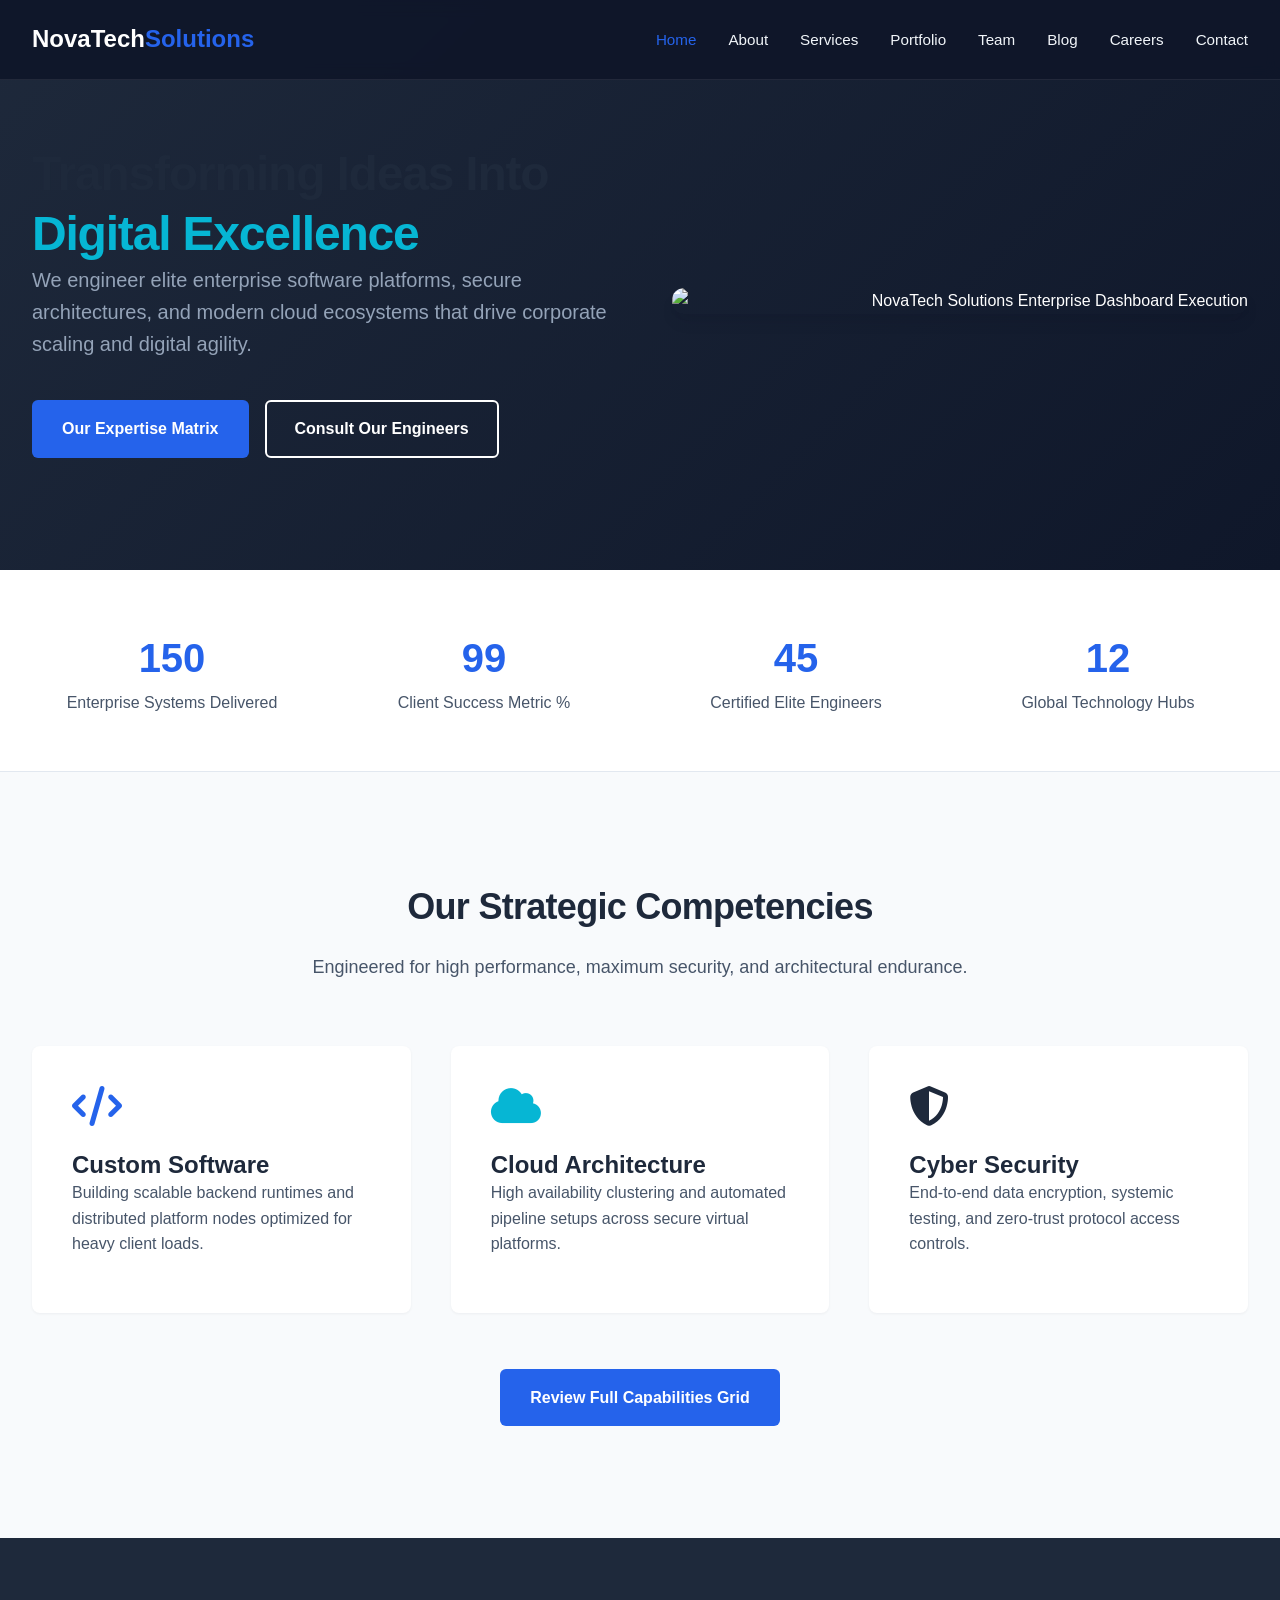
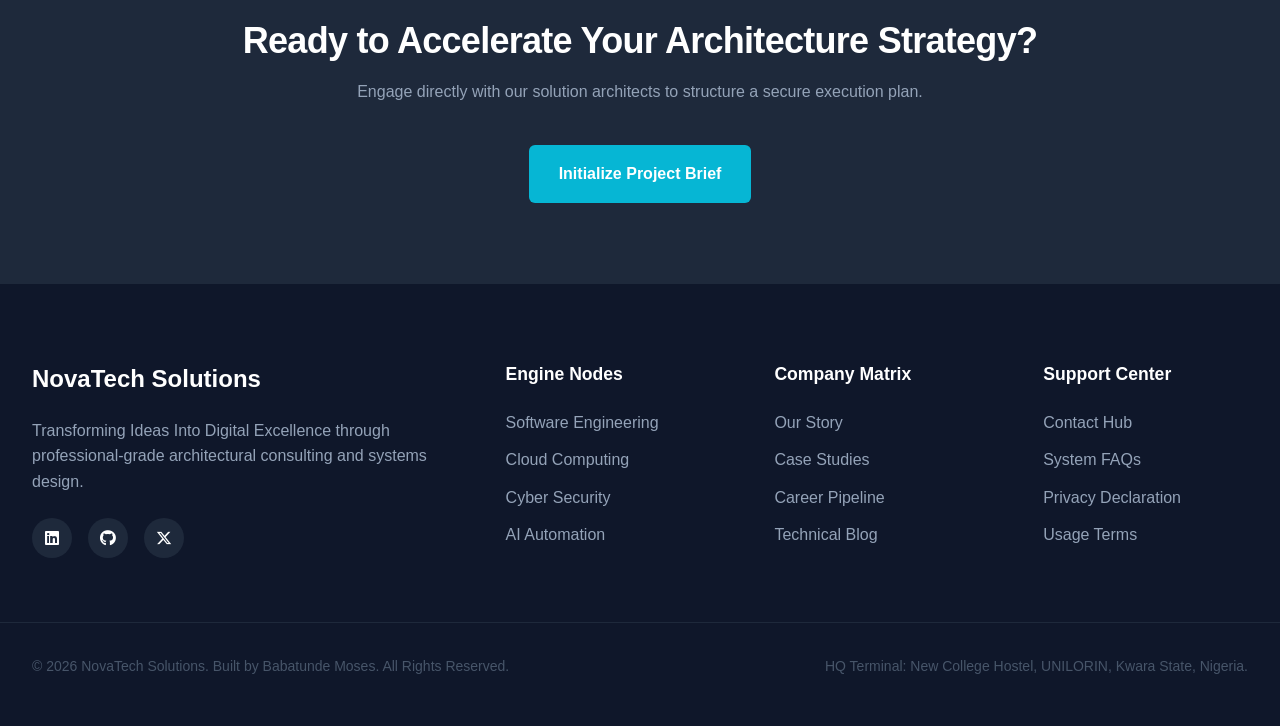
==== commit cade7d88: "Update index.html" ====
--- a/index.html
+++ b/index.html
@@ -5,24 +5,19 @@
     <meta name="viewport" content="width=device-width, initial-scale=1.0, maximum-scale=1.0, user-scalable=no">
     <title>NovaTech Solutions | Transforming Ideas Into Digital Excellence</title>
     <meta name="description" content="NovaTech Solutions is a premium technology consulting company specializing in enterprise software development, cloud architecture, cybersecurity, and AI solutions.">
-    <!-- Open Graph Metadata -->
     <meta property="og:title" content="NovaTech Solutions | Tech Consulting & Software Engineering">
     <meta property="og:description" content="Empowering modern enterprises with cutting-edge software development, AI implementations, and robust cloud scaling.">
     <meta property="og:type" content="website">
-    <!-- Typography & Icons -->
     <link rel="stylesheet" href="https://cdnjs.cloudflare.com/ajax/libs/font-awesome/6.4.0/css/all.min.css">
     <link rel="stylesheet" href="css/style.css">
-<link rel="stylesheet" href="css/responsive.css">
-
+    <link rel="stylesheet" href="css/responsive.css">
 </head>
 <body>
 
-    <!-- Dynamic Loader -->
     <div id="page-loader" class="page-loader">
         <div class="spinner"></div>
     </div>
 
-    <!-- Navigation Header -->
     <header class="header-nav">
         <div class="container nav-container">
             <a href="index.html" class="logo-brand">NovaTech<span>Solutions</span></a>
@@ -46,7 +41,6 @@
         </div>
     </header>
 
-    <!-- Master Hero Section -->
     <section class="hero-home">
         <div class="container hero-grid-layout">
             <div class="hero-content">
@@ -63,29 +57,27 @@
         </div>
     </section>
 
-    <!-- Data Counters Row -->
     <section class="stats-bar">
         <div class="container stats-bar-grid">
             <div class="stat-node">
-                <div class="counter-value" data-target="150">0</div>
+                <div class="counter-value" data-target="150">150</div>
                 <p>Enterprise Systems Delivered</p>
             </div>
             <div class="stat-node">
-                <div class="counter-value" data-target="99">0</div>
+                <div class="counter-value" data-target="99">99</div>
                 <p>Client Success Metric %</p>
             </div>
             <div class="stat-node">
-                <div class="counter-value" data-target="45">0</div>
+                <div class="counter-value" data-target="45">45</div>
                 <p>Certified Elite Engineers</p>
             </div>
             <div class="stat-node">
-                <div class="counter-value" data-target="12">0</div>
+                <div class="counter-value" data-target="12">12</div>
                 <p>Global Technology Hubs</p>
             </div>
         </div>
     </section>
 
-    <!-- Service Feature Matrix Preview -->
     <section class="section-padding services-preview-section">
         <div class="container">
             <div class="section-header">
@@ -117,7 +109,6 @@
         </div>
     </section>
 
-    <!-- Action Driver Section -->
     <section class="cta-banner">
         <div class="container">
             <h2>Ready to Accelerate Your Architecture Strategy?</h2>
@@ -126,7 +117,6 @@
         </div>
     </section>
 
-    <!-- Global Corporate Footer -->
     <footer class="footer-main">
         <div class="container footer-grid">
             <div class="footer-brand-info">
@@ -172,7 +162,6 @@
         </div>
     </footer>
 
-    <!-- Back to top trigger -->
     <button id="backToTop" class="back-to-top" aria-label="Scroll to top"><i class="fa-solid fa-arrow-up"></i></button>
 
     <script src="js/script.js"></script>
--- a/css/style.css
+++ b/css/style.css
@@ -1,6 +1,6 @@
 /* ==========================================================================
-   NOVATECH SOLUTIONS - DESKTOP LAYOUT ENGINE
-   Description: Core Design Tokens, Resets, Typography, & Base Grid Architectures.
+   NOVATECH SOLUTIONS - MASTER CORE STYLESHEET
+   Description: Design Tokens, Global Resets, Component Elements, & Grid Layouts.
    ========================================================================== */
 
 /* --- Google Fonts Import --- */
@@ -56,7 +56,7 @@
 }
 
 h1 { font-size: 3rem; letter-spacing: -0.025em; }
-h2 { font-size: 2.25rem; letter-spacing: -0.02em; margin-bottom: 1.5rem; }
+h2 { font-size: 2.25rem; letter-spacing: -0.02em; margin-bottom: 1.5rem; position: relative; }
 h3 { font-size: 1.5rem; }
 p { margin-bottom: 1rem; color: var(--text-muted); }
 
@@ -77,7 +77,7 @@
     display: block;
 }
 
-/* --- Reusable Layout Components --- */
+/* --- Reusable Structural Containers --- */
 .container {
     width: 100%;
     max-width: var(--max-width);
@@ -100,7 +100,7 @@
     color: var(--text-muted);
 }
 
-/* --- Interactive UI Elements & Buttons --- */
+/* --- Interactive UI Buttons --- */
 .btn {
     display: inline-flex;
     align-items: center;
@@ -152,10 +152,11 @@
     box-shadow: var(--shadow-md);
 }
 
-/* --- Global Navigation Bar --- */
+/* --- High-Contrast Sticky Global Header --- */
 .header-nav {
     height: var(--header-height);
-    background-color: transparent;
+    background-color: rgba(15, 23, 42, 0.95); /* Semi-solid background prevents desktop text blending */
+    backdrop-filter: blur(8px);
     position: fixed;
     top: 0;
     left: 0;
@@ -164,14 +165,30 @@
     transition: var(--transition-smooth);
     display: flex;
     align-items: center;
+    border-bottom: 1px solid rgba(255, 255, 255, 0.08);
+}
+
+.header-nav:not(.scrolled) .nav-link {
+    color: #F1F5F9;
+}
+
+.header-nav:not(.scrolled) .logo-brand {
+    color: #ffffff;
 }
 
 .header-nav.scrolled {
-    background-color: rgba(255, 255, 255, 0.95);
-    backdrop-filter: blur(12px);
+    background-color: rgba(255, 255, 255, 0.98);
     box-shadow: var(--shadow-sm);
     height: 70px;
     border-bottom: 1px solid var(--border);
+}
+
+.header-nav.scrolled .nav-link {
+    color: var(--text-muted);
+}
+
+.header-nav.scrolled .logo-brand {
+    color: var(--secondary);
 }
 
 .nav-container {
@@ -201,14 +218,13 @@
 
 .nav-link {
     font-weight: 500;
-    color: var(--text-muted);
     font-size: 0.95rem;
     position: relative;
     padding: 0.5rem 0;
 }
 
 .nav-link:hover, .nav-link.active {
-    color: var(--primary);
+    color: var(--primary) !important;
 }
 
 .nav-toggle {
@@ -229,12 +245,25 @@
     transition: var(--transition-smooth);
 }
 
-/* --- Base Structural Components (Desktop Grid Profiles) --- */
+/* --- Section Content Structural Formats (Desktop View) --- */
+.hero-home {
+    background: linear-gradient(135deg, #1E293B 0%, #0F172A 100%);
+    /* FIXED: Dynamic padding stops navbar content overlapping title blocks */
+    padding: calc(var(--header-height) + 4rem) 0 7rem 0; 
+    color: #ffffff;
+}
+
 .hero-grid-layout {
     display: grid;
     grid-template-columns: repeat(2, 1fr);
     gap: 4rem;
     align-items: center;
+}
+
+.hero-content p {
+    color: #94A3B8;
+    font-size: 1.25rem;
+    margin-bottom: 2.5rem;
 }
 
 .hero-actions {
@@ -393,7 +422,7 @@
     font-size: 0.875rem;
 }
 
-/* --- Page Infrastructure Overlays --- */
+/* --- Platform Loader & Global System Utilities --- */
 .back-to-top {
     position: fixed;
     bottom: 2rem;
--- a/css/responsive.css
+++ b/css/responsive.css
@@ -1,9 +1,9 @@
 /* ==========================================================================
-   NOVATECH SOLUTIONS - RESPONSIVE LAYOUT ENGINE
-   Description: Overrides desktop grid metrics to enforce clean column stacking[span_1](start_span)[span_1](end_span).
+   NOVATECH SOLUTIONS - RESPONSIVE OVERRIDE ENGINE
+   Description: Intercepts desktop configurations and builds balanced responsive grids.
    ========================================================================== */
 
-/* --- Tablet Adaptations (1024px and below) --- */
+/* --- Tablet Structural Adaptation (1024px and below) --- */
 @media screen and (max-width: 1024px) {
     h1 { font-size: 2.5rem; }
     h2 { font-size: 2rem; }
@@ -21,16 +21,23 @@
         padding: 4rem 0;
     }
 
-    /* Force layouts to collapse layout rows and snap to single vertical columns[span_2](start_span)[span_2](end_span) */
+    .hero-home {
+        /* Compresses top spaces perfectly for smaller mobile header profiles */
+        padding: calc(var(--header-height) + 2rem) 0 4rem 0 !important;
+    }
+
+    /* Force desktop grid lines to drop side parameters and stack sequentially */
     .hero-grid-layout,
     .services-preview-grid,
-    .footer-grid {
+    .footer-grid,
+    .portfolio-grid,
+    .team-grid {
         grid-template-columns: 1fr !important;
         gap: 2.5rem !important;
         width: 100% !important;
     }
 
-    /* 2x2 counter clustering to prevent stats bleeding on narrow mobile viewports */
+    /* Balanced 2x2 cluster column formation for counter units on small screens */
     .stats-bar-grid {
         grid-template-columns: repeat(2, 1fr) !important;
         gap: 2rem 1rem !important;
@@ -39,7 +46,7 @@
 
     .hero-graphic {
         text-align: center !important;
-        order: -1 !important; /* Forces hero graphics above typography header blocks */
+        order: -1 !important; /* Forces hero mockup images above layout headline fonts */
         width: 100% !important;
     }
 
@@ -60,9 +67,17 @@
         text-align: center !important;
     }
     
-    /* Responsive Off-Canvas Navigation Drawer Toggle System[span_3](start_span)[span_3](end_span) */
+    /* Off-Canvas Navigation Drawer Toggle Overlay */
     .nav-toggle {
         display: flex !important;
+    }
+
+    .nav-toggle span {
+        background-color: #ffffff !important; /* Keeps toggle visible over dark header */
+    }
+
+    .header-nav.scrolled .nav-toggle span {
+        background-color: var(--secondary) !important; /* Swaps toggle color on scroll activation */
     }
 
     .nav-menu {
@@ -80,6 +95,12 @@
         box-shadow: var(--shadow-lg) !important;
     }
 
+    .nav-menu .nav-link {
+        color: var(--text-main) !important;
+        font-size: 1.2rem !important;
+        width: 100%;
+    }
+
     .nav-menu.mobile-open {
         left: 0 !important;
     }
@@ -91,7 +112,7 @@
     }
 }
 
-/* --- Micro Device Optimization (480px and below) --- */
+/* --- Micro Viewport Settings (480px and below) --- */
 @media screen and (max-width: 480px) {
     h1 { font-size: 1.85rem !important; }
     h2 { font-size: 1.5rem !important; }
@@ -101,6 +122,6 @@
     }
     
     .stats-bar-grid {
-        grid-template-columns: 1fr !important; /* Complete linear stack for small viewports */
+        grid-template-columns: 1fr !important; /* Clean vertical stack for compact mobile interfaces */
     }
 }
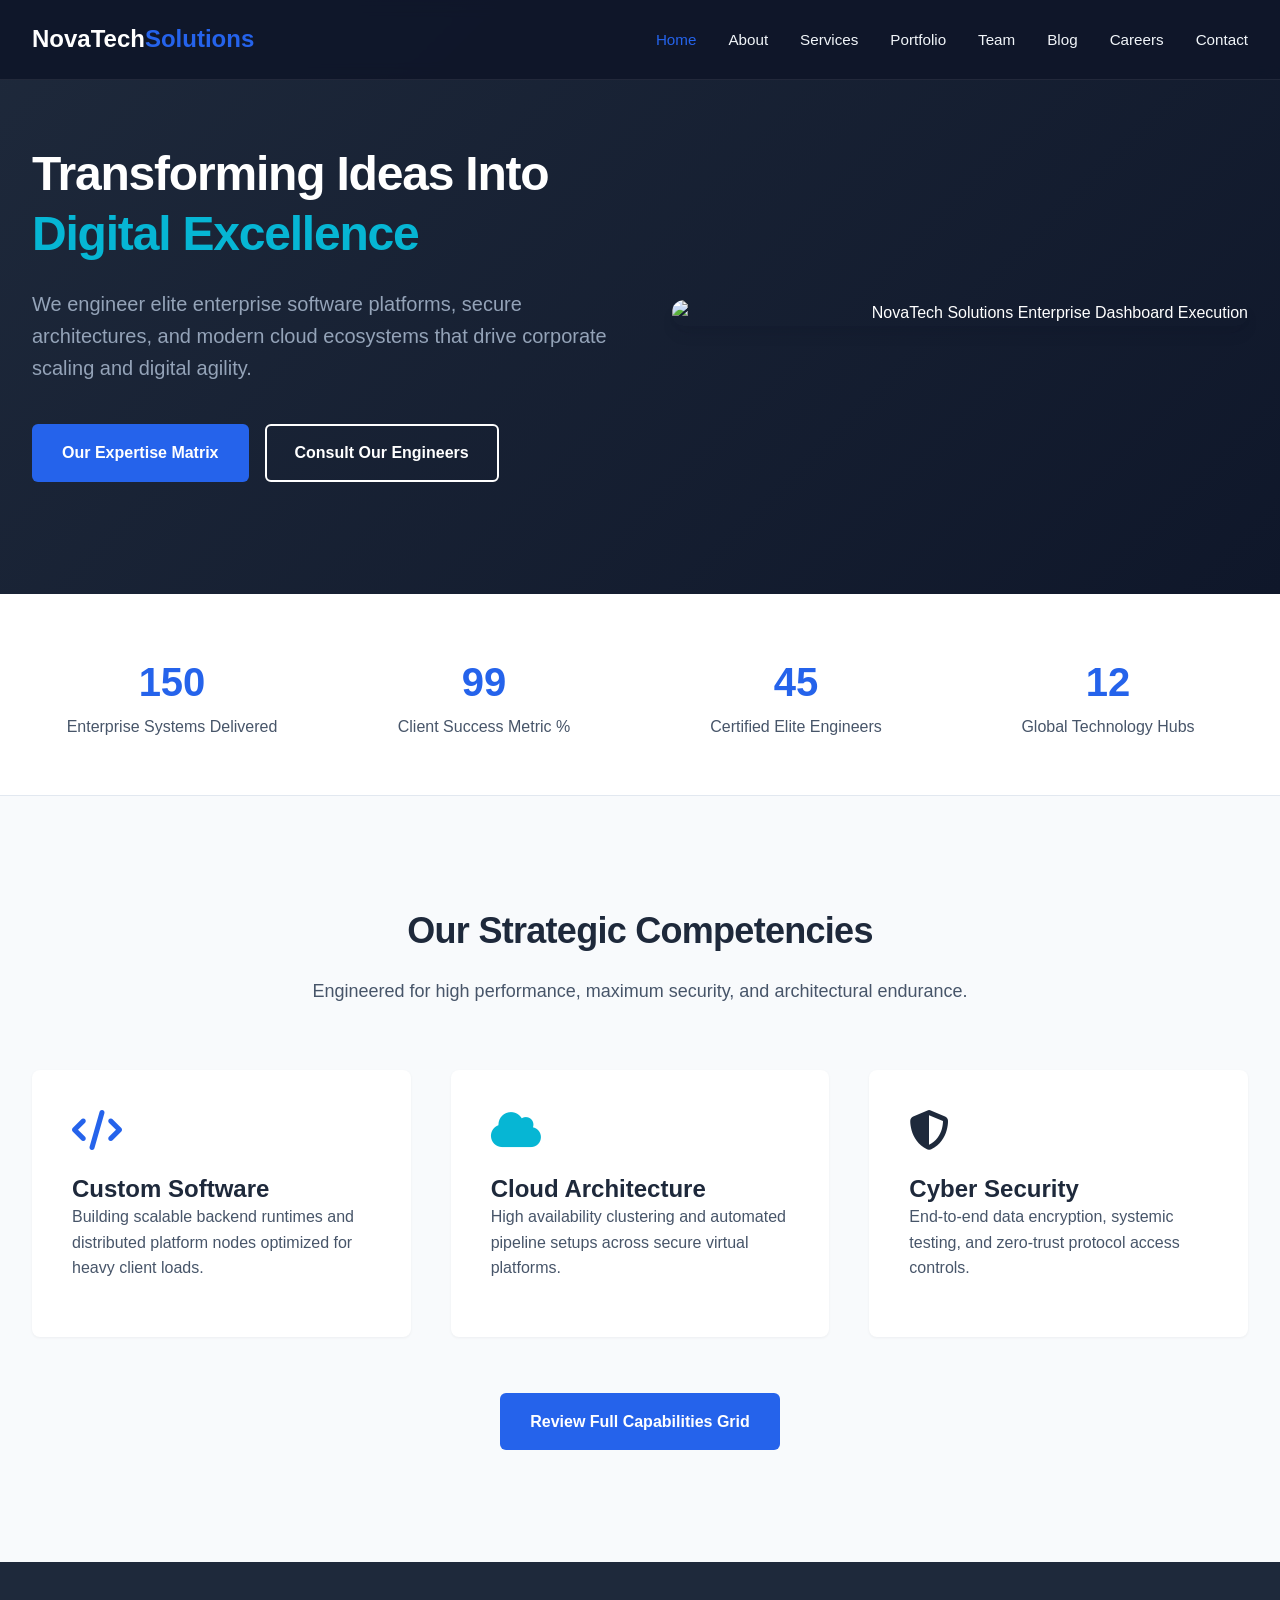
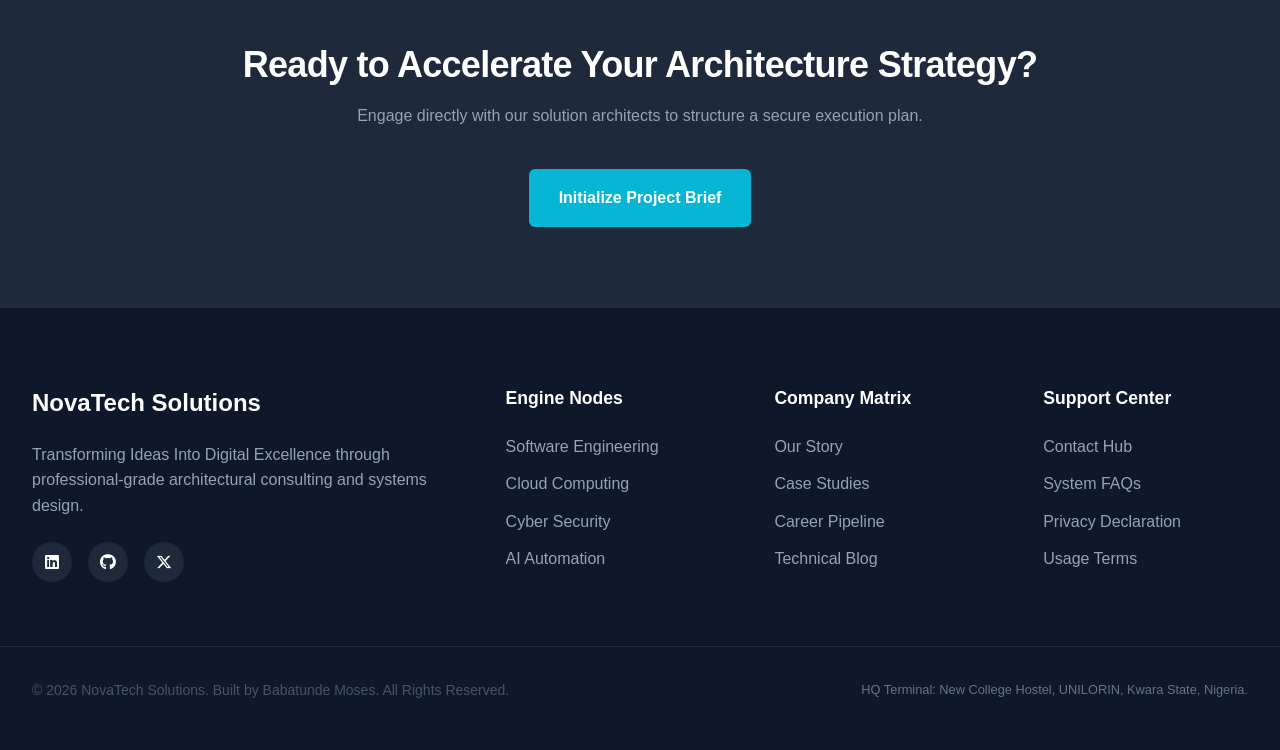
==== commit 771037e8: "Update index.html" ====
--- a/index.html
+++ b/index.html
@@ -1,10 +1,11 @@
+
 <!DOCTYPE html>
 <html lang="en">
 <head>
     <meta charset="UTF-8">
     <meta name="viewport" content="width=device-width, initial-scale=1.0, maximum-scale=1.0, user-scalable=no">
     <title>NovaTech Solutions | Transforming Ideas Into Digital Excellence</title>
-    <meta name="description" content="NovaTech Solutions is a premium technology consulting company specializing in enterprise software development, cloud architecture, cybersecurity, and AI solutions.">
+    <meta name="description" content="NovaTech Solutions is a leading technology consulting company specializing in software development, cloud computing, cybersecurity, AI solutions, digital transformation, UI/UX design, and IT consulting.">
     <meta property="og:title" content="NovaTech Solutions | Tech Consulting & Software Engineering">
     <meta property="og:description" content="Empowering modern enterprises with cutting-edge software development, AI implementations, and robust cloud scaling.">
     <meta property="og:type" content="website">
@@ -44,7 +45,9 @@
     <section class="hero-home">
         <div class="container hero-grid-layout">
             <div class="hero-content">
-                <h1>Transforming Ideas Into <span style="color: var(--accent);">Digital Excellence</span></h1>
+                <h1 style="color: #ffffff; margin-bottom: 1.5rem;">
+                    Transforming Ideas Into <span style="color: var(--accent);">Digital Excellence</span>
+                </h1>
                 <p>We engineer elite enterprise software platforms, secure architectures, and modern cloud ecosystems that drive corporate scaling and digital agility.</p>
                 <div class="hero-actions">
                     <a href="services.html" class="btn btn-primary">Our Expertise Matrix</a>
@@ -158,7 +161,7 @@
         </div>
         <div class="container footer-bottom">
             <p>&copy; 2026 NovaTech Solutions. Built by Babatunde Moses. All Rights Reserved.</p>
-            <p>HQ Terminal: New College Hostel, UNILORIN, Kwara State, Nigeria.</p>
+            <p style="font-size: 0.8rem; color: #64748B;">HQ Terminal: New College Hostel, UNILORIN, Kwara State, Nigeria.</p>
         </div>
     </footer>
 
--- a/css/style.css
+++ b/css/style.css
@@ -1,6 +1,6 @@
 /* ==========================================================================
-   NOVATECH SOLUTIONS - MASTER CORE STYLESHEET
-   Description: Design Tokens, Global Resets, Component Elements, & Grid Layouts.
+   NOVATECH SOLUTIONS - MASTER DESKTOP ENGINE
+   Description: Global Tokens, Core Variable Sets, Components, & Layout Standards.
    ========================================================================== */
 
 /* --- Google Fonts Import --- */
@@ -56,7 +56,7 @@
 }
 
 h1 { font-size: 3rem; letter-spacing: -0.025em; }
-h2 { font-size: 2.25rem; letter-spacing: -0.02em; margin-bottom: 1.5rem; position: relative; }
+h2 { font-size: 2.25rem; letter-spacing: -0.02em; margin-bottom: 1.5rem; }
 h3 { font-size: 1.5rem; }
 p { margin-bottom: 1rem; color: var(--text-muted); }
 
@@ -77,7 +77,7 @@
     display: block;
 }
 
-/* --- Reusable Structural Containers --- */
+/* --- Reusable Structural Layout Containers --- */
 .container {
     width: 100%;
     max-width: var(--max-width);
@@ -100,7 +100,7 @@
     color: var(--text-muted);
 }
 
-/* --- Interactive UI Buttons --- */
+/* --- Interactive UI Elements & Buttons --- */
 .btn {
     display: inline-flex;
     align-items: center;
@@ -152,10 +152,10 @@
     box-shadow: var(--shadow-md);
 }
 
-/* --- High-Contrast Sticky Global Header --- */
+/* --- Sticky Global Header --- */
 .header-nav {
     height: var(--header-height);
-    background-color: rgba(15, 23, 42, 0.95); /* Semi-solid background prevents desktop text blending */
+    background-color: rgba(15, 23, 42, 0.95); /* Prevents background content blending through */
     backdrop-filter: blur(8px);
     position: fixed;
     top: 0;
@@ -245,12 +245,16 @@
     transition: var(--transition-smooth);
 }
 
-/* --- Section Content Structural Formats (Desktop View) --- */
+/* --- Block Level Structural Formats (Desktop Proportions) --- */
 .hero-home {
     background: linear-gradient(135deg, #1E293B 0%, #0F172A 100%);
-    /* FIXED: Dynamic padding stops navbar content overlapping title blocks */
+    /* FIXED: Safety gap calculation blocks fixed nav overlays */
     padding: calc(var(--header-height) + 4rem) 0 7rem 0; 
     color: #ffffff;
+}
+
+.hero-home h1 {
+    color: #ffffff !important; /* Force true white high contrast structural layout visibility */
 }
 
 .hero-grid-layout {
@@ -422,7 +426,7 @@
     font-size: 0.875rem;
 }
 
-/* --- Platform Loader & Global System Utilities --- */
+/* --- System Operations Overlays --- */
 .back-to-top {
     position: fixed;
     bottom: 2rem;
